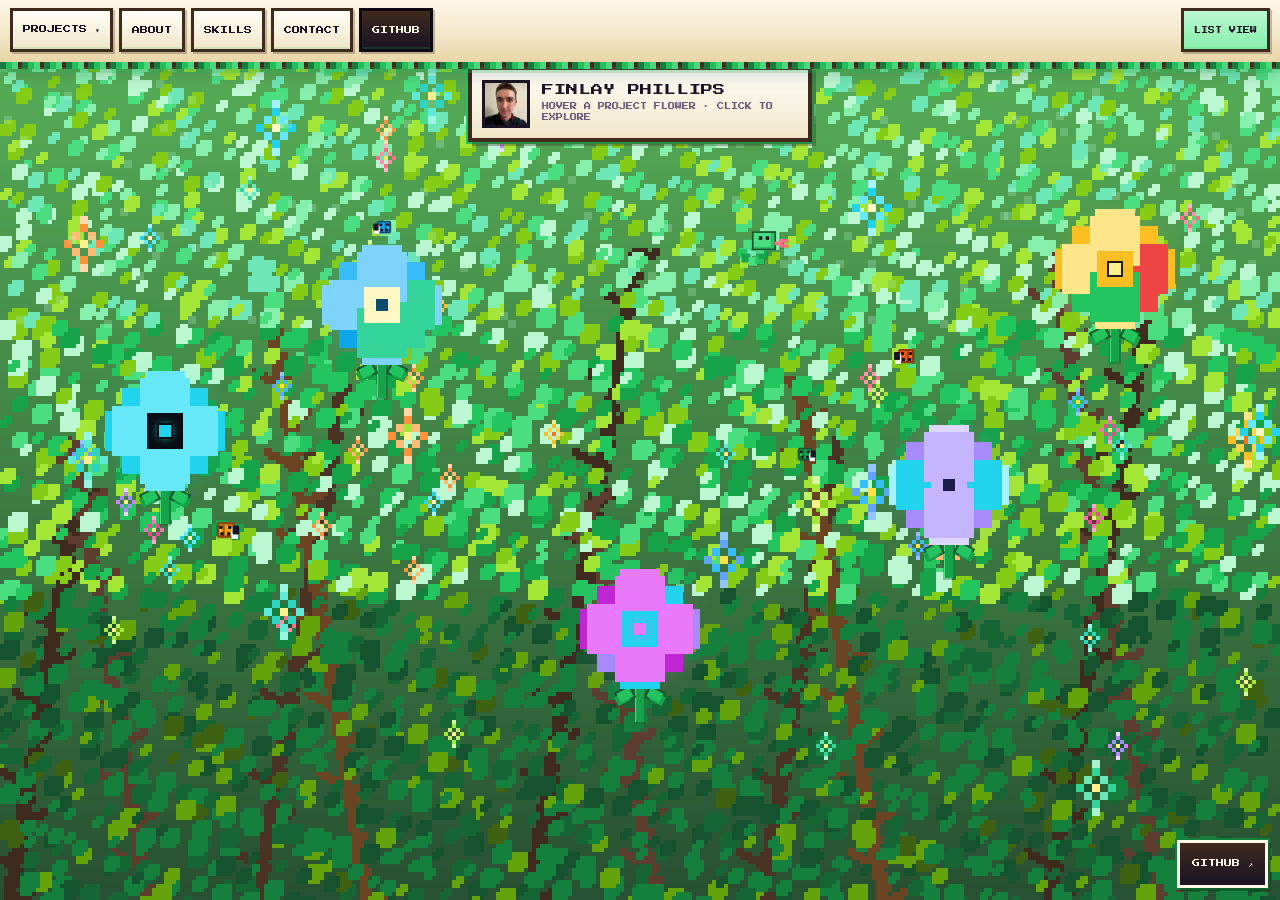
==== index.html @ e106a154 "About: trim the understand-it-myself aside." ====
<!DOCTYPE html>
<html lang="en" data-build="garden-v4">
  <head>
    <meta charset="UTF-8" />
    <meta name="viewport" content="width=device-width, initial-scale=1" />
    <meta
      name="description"
      content="Finlay Phillips — UCL EEE. Pixel garden portfolio: TickForge, VectorBot, Polymarket shadow stack, Macro Bias, Identity. Hover a project flower to explore."
    />
    <meta name="theme-color" content="#14532d" />
    <meta property="og:title" content="Finlay Phillips · Pixel Garden" />
    <meta
      property="og:description"
      content="Interactive pixel-art portfolio. Click a project flower to explore demos."
    />
    <meta property="og:type" content="website" />
    <title>Finlay Phillips · Pixel Garden</title>
    <link rel="icon" href="./favicon.svg" type="image/svg+xml" />
    <link rel="stylesheet" href="./styles.css?v=no-nav-brand-1" />
    <link rel="preconnect" href="https://fonts.googleapis.com" />
    <link rel="preconnect" href="https://fonts.gstatic.com" crossorigin />
    <link
      href="https://fonts.googleapis.com/css2?family=Press+Start+2P&display=swap"
      rel="stylesheet"
    />
  </head>
  <body>
    <!-- Skip link -->
    <a class="skip-link" href="#projects">Skip to projects</a>

    <div class="world" id="world">
      <div class="sky-peek" aria-hidden="true"></div>
      <div class="parallax-layer" id="parallax" aria-hidden="true"></div>
      <canvas id="bush" class="bush-canvas" aria-hidden="true"></canvas>
      <div id="critters" class="critters" aria-hidden="true"></div>
      <div id="petals" class="petals" aria-hidden="true"></div>
      <div id="click-flash" class="click-flash" aria-hidden="true"></div>

      <!-- Top mini-nav (wood/leaf pixel bar) -->
      <nav class="mini-nav" aria-label="Site">
        <button
          type="button"
          class="nav-burger"
          id="navBurger"
          aria-expanded="false"
          aria-controls="navLinks"
          aria-label="Open menu"
        >
          <span></span><span></span><span></span>
        </button>
        <div class="nav-links" id="navLinks">
          <div class="nav-drop">
            <button type="button" class="nav-btn" id="btnProjects" aria-expanded="false" aria-controls="projectsMenu">
              PROJECTS ▾
            </button>
            <ul class="nav-menu" id="projectsMenu" hidden>
              <li><button type="button" data-open="tickforge">TickForge</button></li>
              <li><button type="button" data-open="polymarket">Polymarket</button></li>
              <li><button type="button" data-open="macro">Macro Bias</button></li>
              <li><button type="button" data-open="identity">Identity</button></li>
              <li><button type="button" data-open="vectorbot">VectorBot</button></li>
            </ul>
          </div>
          <button type="button" class="nav-btn" id="btnAbout" data-modal="about">ABOUT</button>
          <button type="button" class="nav-btn" id="btnSkills" data-modal="skills">SKILLS</button>
          <button type="button" class="nav-btn" id="btnContact" data-modal="contact">CONTACT</button>
          <a
            class="nav-btn nav-ext"
            href="https://github.com/FiNdAlMkSkInDaL"
            target="_blank"
            rel="noopener noreferrer"
            >GITHUB</a
          >
          <button
            type="button"
            class="nav-btn view-toggle"
            id="viewToggle"
            aria-pressed="false"
            title="Switch between garden and list"
          >
            LIST VIEW
          </button>
        </div>
      </nav>

      <!-- Dim layer when modals / shell open -->
      <div class="world-dim" id="worldDim" aria-hidden="true"></div>

      <!-- Center banner (also opens About) -->
      <header class="hud">
        <button type="button" class="hud-hit" id="btnAboutHud" aria-label="Open About — Finlay Phillips">
          <img
            class="avatar"
            src="./assets/photo.jpg"
            alt="Finlay Phillips"
            width="48"
            height="48"
          />
          <div class="hud-text">
            <p class="name">FINLAY PHILLIPS</p>
            <p class="tip">HOVER A PROJECT FLOWER · CLICK TO EXPLORE</p>
          </div>
        </button>
      </header>

      <!-- Project flowers (garden view) -->
      <nav class="boss-flowers" id="projects" aria-label="Project flowers">
        <a
          class="boss b-tick theme-tickforge"
          href="https://findalmkskindal.github.io/tickforge/explorer/"
          data-id="tickforge"
          data-title="TICKFORGE"
          data-desc="Live order book and market-making explorer"
          data-tags="C++ · TypeScript · quant eng"
          style="--bob-delay: 0s"
        >
          <span class="name-tag" aria-hidden="true">
            <strong>TICKFORGE</strong>
            <em>Live order book and market-making explorer</em>
            <span class="tags">C++ · TypeScript · quant eng</span>
          </span>
          <span class="plant" aria-hidden="true">
            <span class="stem"></span>
            <span class="leaf leaf-l"></span>
            <span class="leaf leaf-r"></span>
            <span class="boss-bloom shape-terminal"></span>
          </span>
          <span class="sr-only">TickForge — open project</span>
        </a>

        <a
          class="boss b-poly theme-poly"
          href="./demos/polymarket.html?v=sim"
          data-id="polymarket"
          data-title="POLYMARKET"
          data-desc="Paper-trade strategies on recorded market data"
          data-tags="Python · data plane · risk"
          style="--bob-delay: 0.4s"
        >
          <span class="name-tag" aria-hidden="true">
            <strong>POLYMARKET</strong>
            <em>Paper-trade strategies on recorded market data</em>
            <span class="tags">Python · data plane · risk</span>
          </span>
          <span class="plant" aria-hidden="true">
            <span class="stem"></span>
            <span class="leaf leaf-l"></span>
            <span class="leaf leaf-r"></span>
            <span class="boss-bloom shape-daisy"></span>
          </span>
          <span class="sr-only">Polymarket — open project</span>
        </a>

        <a
          class="boss b-macro theme-macro"
          href="./demos/macro-bias.html?v=recruiter"
          data-id="macro"
          data-title="MACRO BIAS"
          data-desc="Score the next session from similar past days"
          data-tags="Python · quant research"
          style="--bob-delay: 0.8s"
        >
          <span class="name-tag" aria-hidden="true">
            <strong>MACRO BIAS</strong>
            <em>Score the next session from similar past days</em>
            <span class="tags">Python · quant research</span>
          </span>
          <span class="plant" aria-hidden="true">
            <span class="stem"></span>
            <span class="leaf leaf-l"></span>
            <span class="leaf leaf-r"></span>
            <span class="boss-bloom shape-star"></span>
          </span>
          <span class="sr-only">Macro Bias — open project</span>
        </a>

        <a
          class="boss b-identity theme-identity"
          href="./demos/identity.html?v=compare"
          data-id="identity"
          data-title="IDENTITY"
          data-desc="Share only the facts that matter for a task"
          data-tags="privacy · agents · gating"
          style="--bob-delay: 1.1s"
        >
          <span class="name-tag" aria-hidden="true">
            <strong>IDENTITY</strong>
            <em>Share only the facts that matter for a task</em>
            <span class="tags">privacy · agents · gating</span>
          </span>
          <span class="plant" aria-hidden="true">
            <span class="stem"></span>
            <span class="leaf leaf-l"></span>
            <span class="leaf leaf-r"></span>
            <span class="boss-bloom shape-rose"></span>
          </span>
          <span class="sr-only">Identity — open project</span>
        </a>

        <a
          class="boss b-vector theme-vectorbot"
          href="./demos/vectorbot.html?v=freetext3"
          data-id="vectorbot"
          data-title="VECTORBOT"
          data-desc="Turn plain-English commands into bot actions"
          data-tags="ML · vectors · offline demo"
          style="--bob-delay: 1.5s"
        >
          <span class="name-tag" aria-hidden="true">
            <strong>VECTORBOT</strong>
            <em>Turn plain-English commands into bot actions</em>
            <span class="tags">ML · vectors · offline demo</span>
          </span>
          <span class="plant" aria-hidden="true">
            <span class="stem"></span>
            <span class="leaf leaf-l"></span>
            <span class="leaf leaf-r"></span>
            <span class="boss-bloom shape-neon"></span>
          </span>
          <span class="sr-only">VectorBot — open project</span>
        </a>
      </nav>

      <!-- Mobile / optional list view -->
      <section class="list-view" id="listView" hidden aria-label="Projects as a list">
        <h2 class="list-heading">PROJECTS</h2>
        <ul class="project-list">
          <li>
            <button type="button" class="list-card theme-tickforge" data-open="tickforge">
              <span class="list-flower" aria-hidden="true">
                <span class="list-stem"></span>
                <span class="list-bloom shape-terminal"></span>
              </span>
              <span class="list-body">
                <strong>TICKFORGE</strong>
                <em>Live order book and market-making explorer</em>
                <span class="tags">C++ · TypeScript · quant eng</span>
              </span>
            </button>
          </li>
          <li>
            <button type="button" class="list-card theme-poly" data-open="polymarket">
              <span class="list-flower" aria-hidden="true">
                <span class="list-stem"></span>
                <span class="list-bloom shape-daisy"></span>
              </span>
              <span class="list-body">
                <strong>POLYMARKET</strong>
                <em>Paper-trade strategies on recorded market data</em>
                <span class="tags">Python · data plane · risk</span>
              </span>
            </button>
          </li>
          <li>
            <button type="button" class="list-card theme-macro" data-open="macro">
              <span class="list-flower" aria-hidden="true">
                <span class="list-stem"></span>
                <span class="list-bloom shape-star"></span>
              </span>
              <span class="list-body">
                <strong>MACRO BIAS</strong>
                <em>Score the next session from similar past days</em>
                <span class="tags">Python · quant research</span>
              </span>
            </button>
          </li>
          <li>
            <button type="button" class="list-card theme-identity" data-open="identity">
              <span class="list-flower" aria-hidden="true">
                <span class="list-stem"></span>
                <span class="list-bloom shape-rose"></span>
              </span>
              <span class="list-body">
                <strong>IDENTITY</strong>
                <em>Share only the facts that matter for a task</em>
                <span class="tags">privacy · agents · gating</span>
              </span>
            </button>
          </li>
          <li>
            <button type="button" class="list-card theme-vectorbot" data-open="vectorbot">
              <span class="list-flower" aria-hidden="true">
                <span class="list-stem"></span>
                <span class="list-bloom shape-neon"></span>
              </span>
              <span class="list-body">
                <strong>VECTORBOT</strong>
                <em>Turn plain-English commands into bot actions</em>
                <span class="tags">ML · vectors · offline demo</span>
              </span>
            </button>
          </li>
        </ul>
      </section>

      <footer class="hud-foot">
        <a
          href="https://github.com/FiNdAlMkSkInDaL"
          target="_blank"
          rel="noopener noreferrer"
          >GITHUB ↗</a
        >
      </footer>

      <!-- SEO / no-JS fallback -->
      <noscript>
        <div class="noscript">
          <h1>Finlay Phillips</h1>
          <p>UCL Electronic &amp; Electrical Engineering. Project demos:</p>
          <ul>
            <li><a href="https://findalmkskindal.github.io/tickforge/explorer/">TickForge</a></li>
            <li><a href="./demos/polymarket.html">Polymarket</a></li>
            <li><a href="./demos/macro-bias.html">Macro Bias</a></li>
            <li><a href="./demos/identity.html">Identity</a></li>
            <li><a href="./demos/vectorbot.html">VectorBot</a></li>
          </ul>
        </div>
      </noscript>
    </div>

    <!-- About modal -->
    <div class="modal" id="modalAbout" role="dialog" aria-modal="true" aria-labelledby="aboutTitle" hidden>
      <div class="modal-backdrop" data-close></div>
      <div class="modal-panel pixel-panel about-panel">
        <button type="button" class="modal-x" data-close aria-label="Close">×</button>
        <h2 id="aboutTitle">ABOUT</h2>
        <div class="about-grid">
          <img src="./assets/photo.jpg" alt="Finlay Phillips" class="about-photo" width="160" height="160" />
          <div class="about-copy">
            <p class="about-lead">Finlay Phillips</p>
            <p>
              UCL Electronic &amp; Electrical Engineering student. I build software
              around markets, data, and AI systems.
            </p>
            <p>
              On the data side that means live pipelines, Parquet lakes, walk-forward
              checks, and small tools that turn messy market feeds into something
              you can measure. On the AI side: local context for agents, latent
              routing demos, and eval-minded experiments rather than chat wrappers.
            </p>
            <p>
              Also still an undergrad. Open to feedback.
            </p>
          </div>
        </div>
      </div>
    </div>

    <!-- Skills modal -->
    <div class="modal" id="modalSkills" role="dialog" aria-modal="true" aria-labelledby="skillsTitle" hidden>
      <div class="modal-backdrop" data-close></div>
      <div class="modal-panel pixel-panel skills-panel">
        <button type="button" class="modal-x" data-close aria-label="Close">×</button>
        <h2 id="skillsTitle">SKILLS</h2>
        <div class="skills-body">
          <p class="skills-label">Languages</p>
          <div class="skill-cloud" aria-label="Languages">
            <span class="skill">C++</span>
            <span class="skill">Python</span>
            <span class="skill">TypeScript</span>
            <span class="skill">Rust</span>
            <span class="skill">MATLAB</span>
          </div>

          <p class="skills-label">What I build with them</p>
          <ul class="skills-list">
            <li>Order books, matching, and small market-making sims (C++)</li>
            <li>Live data pipelines, shadow tests, VPS jobs (Python)</li>
            <li>Web apps with real auth / DB / crons (TypeScript)</li>
            <li>Local tools and experiments (Rust, when it fits)</li>
            <li>Coursework + maths modelling (MATLAB)</li>
          </ul>

          <p class="skills-soft">
            UCL EEE undergrad. Still learning. Happy to be told when I’m wrong.
          </p>
        </div>
      </div>
    </div>

    <!-- Contact modal -->
    <div class="modal" id="modalContact" role="dialog" aria-modal="true" aria-labelledby="contactTitle" hidden>
      <div class="modal-backdrop" data-close></div>
      <div class="modal-panel pixel-panel">
        <button type="button" class="modal-x" data-close aria-label="Close">×</button>
        <h2 id="contactTitle">CONTACT</h2>
        <p class="contact-blurb">Best ways to reach me:</p>
        <ul class="contact-list">
          <li>
            <a
              href="https://www.linkedin.com/in/finlay-phillips-a75741287/"
              target="_blank"
              rel="noopener noreferrer"
              >LinkedIn · Finlay Phillips</a
            >
          </li>
          <li>
            <a href="mailto:finlayp32@gmail.com">Email · finlayp32@gmail.com</a>
          </li>
        </ul>
      </div>
    </div>

    <!-- Project iframe shell -->
    <div class="project-shell" id="projectShell" hidden>
      <div class="shell-bar">
        <button type="button" class="back-garden" id="btnBackGarden">
          ← BACK TO GARDEN
        </button>
        <span class="shell-title" id="shellTitle">PROJECT</span>
        <a class="shell-open" id="shellOpen" href="#" target="_blank" rel="noopener noreferrer"
          >OPEN ↗</a
        >
      </div>
      <iframe class="shell-frame" id="shellFrame" title="Project demo"></iframe>
    </div>

    <!-- Shown when any project (including TickForge) is opened from the garden -->
    <div
      class="intro-modal"
      id="projectIntroModal"
      hidden
      role="dialog"
      aria-modal="true"
      aria-labelledby="projectIntroTitle"
    >
      <div class="intro-modal__backdrop" aria-hidden="true"></div>
      <div class="intro-modal__card">
        <h2 class="intro-modal__title" id="projectIntroTitle">PROJECT</h2>
        <p class="intro-modal__body" id="projectIntroBody"></p>
        <p class="intro-modal__hint">Click or press any key to continue</p>
      </div>
    </div>

    <link rel="stylesheet" href="./demos/intro-modal.css?v=2" />
    <script src="./garden.js?v=garden-v9-routes"></script>
  </body>
</html>
---- styles.css ----
/* Pixel garden portfolio — garden-v4 */

:root {
  --ink: #1a1424;
  --cream: #fff8e7;
  --wood: #5c3d2e;
  --wood-deep: #3f2a1e;
  --leaf: #22c55e;
  --leaf-deep: #15803d;
  --moss: #dcfce7;
  --p: #ff6b8a;
  --p2: #ffb3c6;
  --p3: #ff8fab;
  --c: #ffe566;
  --g: rgba(255, 143, 171, 0.85);
  --tag-bg: #fff8e7;
  --tag-fg: #1a1424;
  --tag-bd: #1a1424;
  --nav-h: 52px;
  --pixel-cursor: url("data:image/svg+xml,%3Csvg xmlns='http://www.w3.org/2000/svg' width='32' height='32' viewBox='0 0 16 16'%3E%3Cpath fill='%23fff8e7' stroke='%231a1424' stroke-width='1' d='M5 2h2v5h1V3h2v5h1V4h2v8H4V6h1z'/%3E%3C/svg%3E")
    4 2,
    pointer;
  --focus-ring: 3px solid #22d3ee;
}

*,
*::before,
*::after {
  box-sizing: border-box;
}

html,
body {
  margin: 0;
  height: 100%;
  overflow: hidden;
}

body {
  font-family: "Press Start 2P", monospace;
  color: var(--ink);
  background: #14532d;
  cursor: default;
}

body.modal-open,
body.shell-open {
  overflow: hidden;
}

/* Dim garden when overlay UI is up */
.world-dim {
  position: absolute;
  inset: 0;
  z-index: 28;
  pointer-events: none;
  background: rgba(8, 18, 12, 0.42);
  opacity: 0;
  transition: opacity 0.22s ease;
}

body.modal-open .world-dim,
body.shell-open .world-dim {
  opacity: 1;
}

body.shell-open .world-dim {
  /* shell covers full screen; dim still helps transition feel */
  opacity: 0.55;
}

.sr-only {
  position: absolute;
  width: 1px;
  height: 1px;
  padding: 0;
  margin: -1px;
  overflow: hidden;
  clip: rect(0, 0, 0, 0);
  white-space: nowrap;
  border: 0;
}

.skip-link {
  position: absolute;
  left: 8px;
  top: -60px;
  z-index: 200;
  background: var(--cream);
  color: var(--ink);
  border: 3px solid var(--ink);
  padding: 10px 12px;
  font-size: 9px;
  text-decoration: none;
}
.skip-link:focus {
  top: 8px;
}

.world {
  position: relative;
  width: 100%;
  height: 100%;
  overflow: hidden;
}

.sky-peek {
  position: absolute;
  inset: 0;
  z-index: 0;
  background: linear-gradient(
    180deg,
    #87ceeb 0%,
    #b8e0a8 35%,
    #6ab87a 70%,
    #2d6a4f 100%
  );
}

.parallax-layer {
  position: absolute;
  inset: -28px;
  z-index: 1;
  pointer-events: none;
  background:
    radial-gradient(
      ellipse 55% 42% at 50% 0%,
      rgba(255, 255, 255, 0.16),
      transparent 62%
    ),
    radial-gradient(
      ellipse 40% 30% at 18% 70%,
      rgba(34, 197, 94, 0.08),
      transparent 55%
    );
  will-change: transform;
}

.bush-canvas {
  position: absolute;
  inset: 0;
  z-index: 2;
  width: 100%;
  height: 100%;
  image-rendering: pixelated;
  image-rendering: crisp-edges;
}

/* —— Critters —— */
.critters {
  position: absolute;
  inset: 0;
  z-index: 8;
  pointer-events: none;
  overflow: hidden;
}

.critter {
  position: absolute;
  pointer-events: none;
  image-rendering: pixelated;
  filter: drop-shadow(1px 1px 0 rgba(0, 0, 0, 0.18));
  transform: scale(var(--s, 1));
  transform-origin: center center;
}

.critter.flip {
  transform: scale(calc(var(--s, 1) * -1), var(--s, 1));
}

.snake {
  width: 72px;
  height: 48px;
}

.snake-body {
  position: absolute;
  right: 28px;
  top: 18px;
  width: 10px;
  height: 10px;
  background: #4ade80;
  box-shadow:
    8px 2px 0 #22c55e,
    14px 6px 0 #4ade80,
    18px 12px 0 #16a34a,
    14px 18px 0 #22c55e,
    6px 20px 0 #4ade80,
    -2px 16px 0 #16a34a,
    -6px 10px 0 #22c55e;
}

.snake-head {
  position: absolute;
  right: 0;
  top: 8px;
  width: 28px;
  height: 22px;
  background: #4ade80;
  border: 2px solid #14532d;
  box-shadow:
    inset -4px -2px 0 #22c55e,
    4px 0 0 #86efac;
  animation: snake-bob 1.2s steps(2, end) infinite;
}

.snake-head .eye {
  position: absolute;
  top: 4px;
  width: 4px;
  height: 4px;
  background: #1a1424;
}
.snake-head .e1 {
  left: 6px;
}
.snake-head .e2 {
  left: 14px;
}

.snake-head .tongue {
  position: absolute;
  right: -10px;
  top: 10px;
  width: 10px;
  height: 4px;
  background: #fb7185;
  box-shadow:
    6px -3px 0 #fb7185,
    6px 3px 0 #fb7185;
  animation: tongue 0.5s steps(2, end) infinite;
  transform-origin: left center;
}

.ladybird {
  --lb: #ef4444;
  --lb2: #dc2626;
  --lb-edge: #7f1d1d;
  width: 24px;
  height: 18px;
  animation: bug-wiggle 1.4s steps(2, end) infinite;
}

.ladybird .lb-shell {
  position: absolute;
  left: 5px;
  top: 2px;
  width: 16px;
  height: 14px;
  background: var(--lb);
  border: 2px solid var(--lb-edge);
  border-radius: 2px;
  box-shadow:
    inset 0 -3px 0 var(--lb2),
    inset 7px 0 0 var(--lb2);
}

.ladybird .lb-line {
  position: absolute;
  left: 14px;
  top: 4px;
  width: 2px;
  height: 10px;
  background: var(--lb-edge);
  z-index: 1;
  opacity: 0.85;
}

.ladybird .lb-head {
  position: absolute;
  left: 1px;
  top: 5px;
  width: 6px;
  height: 8px;
  background: #1a1424;
  border-radius: 1px;
  box-shadow:
    1px 1px 0 0 #fafafa,
    1px 4px 0 0 #fafafa;
}

.ladybird .lb-spot {
  position: absolute;
  width: 3px;
  height: 3px;
  background: #1a1424;
  z-index: 2;
}
.ladybird .lb-spot.s1 {
  left: 8px;
  top: 5px;
}
.ladybird .lb-spot.s2 {
  left: 16px;
  top: 5px;
}
.ladybird .lb-spot.s3 {
  left: 9px;
  top: 11px;
}
.ladybird .lb-spot.s4 {
  left: 15px;
  top: 11px;
}

@keyframes snake-bob {
  0%,
  100% {
    transform: translateY(0);
  }
  50% {
    transform: translateY(2px);
  }
}
@keyframes tongue {
  0%,
  100% {
    transform: scaleX(1);
  }
  50% {
    transform: scaleX(1.35);
  }
}
@keyframes bug-wiggle {
  0%,
  100% {
    transform: scale(var(--s, 1)) translate(0, 0);
  }
  50% {
    transform: scale(var(--s, 1)) translate(1px, -1px);
  }
}
.ladybird.flip {
  animation-name: bug-wiggle-flip;
}
@keyframes bug-wiggle-flip {
  0%,
  100% {
    transform: scale(calc(var(--s, 1) * -1), var(--s, 1)) translate(0, 0);
  }
  50% {
    transform: scale(calc(var(--s, 1) * -1), var(--s, 1)) translate(1px, -1px);
  }
}

/* Petals + click flash */
.petals {
  position: fixed;
  inset: 0;
  z-index: 40;
  pointer-events: none;
  overflow: hidden;
}

.petal {
  position: fixed;
  width: 6px;
  height: 6px;
  border: 1px solid rgba(0, 0, 0, 0.25);
  image-rendering: pixelated;
  animation: petal-fly 0.65s ease-out forwards;
  pointer-events: none;
}

@keyframes petal-fly {
  0% {
    opacity: 1;
    transform: translate(0, 0) scale(1);
  }
  100% {
    opacity: 0;
    transform: translate(var(--dx), var(--dy)) scale(0.4);
  }
}

.click-flash {
  position: fixed;
  inset: 0;
  z-index: 45;
  pointer-events: none;
  background: radial-gradient(
    circle at center,
    rgba(255, 248, 231, 0.55),
    transparent 55%
  );
  opacity: 0;
}

.click-flash.show {
  animation: flash-pop 0.28s ease-out;
}

@keyframes flash-pop {
  0% {
    opacity: 0.7;
  }
  100% {
    opacity: 0;
  }
}

/* —— Mini nav (wood + leaf pixel bar) —— */
.mini-nav {
  position: absolute;
  top: 0;
  left: 0;
  right: 0;
  z-index: 35;
  display: flex;
  align-items: center;
  gap: 8px;
  padding: 8px 10px 10px;
  min-height: var(--nav-h);
  flex-wrap: wrap;
  background:
    linear-gradient(180deg, #fff8e7 0%, #f3e7c9 55%, #e8d5a8 100%);
  border-bottom: 5px solid var(--wood-deep);
  box-shadow:
    0 0 0 2px var(--wood),
    0 6px 0 rgba(34, 197, 94, 0.22),
    0 8px 16px rgba(26, 20, 36, 0.18);
  image-rendering: pixelated;
}

/* Leaf fringe along bottom of nav */
.mini-nav::after {
  content: "";
  position: absolute;
  left: 0;
  right: 0;
  bottom: -7px;
  height: 7px;
  pointer-events: none;
  background:
    repeating-linear-gradient(
      90deg,
      var(--leaf-deep) 0 6px,
      var(--leaf) 6px 12px,
      #4ade80 12px 18px,
      transparent 18px 22px
    );
  opacity: 0.95;
}

.nav-brand {
  display: inline-flex;
  align-items: center;
  gap: 8px;
  background: var(--moss);
  border: 3px solid var(--wood-deep);
  box-shadow: 2px 2px 0 rgba(63, 42, 30, 0.35);
  font: inherit;
  font-size: 9px;
  color: var(--ink);
  cursor: var(--pixel-cursor);
  padding: 4px 8px;
  min-height: 44px;
}

.nav-brand:hover,
.nav-brand:focus-visible {
  background: #bbf7d0;
  outline: var(--focus-ring);
  outline-offset: 1px;
}

.nav-avatar {
  width: 28px;
  height: 28px;
  object-fit: cover;
  border: 2px solid var(--wood-deep);
  image-rendering: auto;
}

.nav-burger {
  display: none;
  flex-direction: column;
  justify-content: center;
  gap: 5px;
  width: 48px;
  height: 48px;
  margin-left: auto;
  padding: 10px;
  border: 3px solid var(--wood-deep);
  background: var(--cream);
  box-shadow: 2px 2px 0 rgba(63, 42, 30, 0.3);
  cursor: var(--pixel-cursor);
}

.nav-burger span {
  display: block;
  height: 3px;
  background: var(--wood-deep);
  box-shadow: 0 1px 0 #86efac;
}

.nav-burger:hover,
.nav-burger:focus-visible {
  background: var(--moss);
  outline: var(--focus-ring);
}

.nav-links {
  display: flex;
  align-items: center;
  gap: 6px;
  flex-wrap: wrap;
  flex: 1;
  min-width: 0;
}

.nav-btn {
  font: inherit;
  font-size: 8px;
  color: var(--ink);
  background: linear-gradient(180deg, #fffef8, #f0e6c8);
  border: 3px solid var(--wood-deep);
  padding: 8px 10px;
  min-height: 44px;
  min-width: 44px;
  cursor: var(--pixel-cursor);
  text-decoration: none;
  display: inline-flex;
  align-items: center;
  justify-content: center;
  box-shadow:
    2px 2px 0 rgba(63, 42, 30, 0.28),
    inset 0 -2px 0 rgba(34, 197, 94, 0.15);
  transition: transform 0.1s steps(2), background 0.1s steps(2);
}

.nav-btn:hover,
.nav-btn:focus-visible {
  background: linear-gradient(180deg, #f0fdf4, #dcfce7);
  transform: translate(-1px, -1px);
  outline: var(--focus-ring);
  outline-offset: 1px;
}

.nav-ext {
  background: linear-gradient(180deg, #3f2a1e, #1a1424);
  color: var(--cream);
  border-color: #0f0a12;
}

.nav-ext:hover,
.nav-ext:focus-visible {
  background: linear-gradient(180deg, #5c4a7a, #3b2f55);
  color: #fff;
}

.nav-drop {
  position: relative;
}

.nav-menu {
  position: absolute;
  top: calc(100% + 6px);
  left: 0;
  margin: 0;
  padding: 6px;
  list-style: none;
  background: linear-gradient(180deg, #fff8e7, #f0e6c8);
  border: 4px solid var(--wood-deep);
  box-shadow:
    4px 4px 0 rgba(63, 42, 30, 0.3),
    0 0 0 2px var(--leaf);
  z-index: 50;
  min-width: 168px;
}

.nav-menu button {
  width: 100%;
  text-align: left;
  font: inherit;
  font-size: 8px;
  padding: 10px 12px;
  min-height: 44px;
  border: 2px solid transparent;
  background: transparent;
  cursor: var(--pixel-cursor);
  color: var(--ink);
}

.nav-menu button:hover,
.nav-menu button:focus-visible {
  background: var(--moss);
  border-color: var(--leaf-deep);
  outline: none;
}

.view-toggle {
  margin-left: auto;
  background: linear-gradient(180deg, #bbf7d0, #86efac);
  font-size: 7px;
}

/* —— HUD banner —— */
.hud {
  position: absolute;
  top: calc(var(--nav-h) + 14px);
  left: 50%;
  transform: translateX(-50%);
  z-index: 30;
  max-width: calc(100% - 24px);
}

.hud-hit {
  display: flex;
  align-items: center;
  gap: 12px;
  padding: 10px 14px 10px 10px;
  background: linear-gradient(180deg, #fffef8, #f0e6c8);
  border: 4px solid var(--wood-deep);
  box-shadow:
    4px 4px 0 rgba(63, 42, 30, 0.35),
    0 0 0 2px var(--leaf);
  cursor: var(--pixel-cursor);
  font: inherit;
  color: inherit;
  text-align: left;
  min-height: 56px;
  transition: transform 0.12s steps(2), box-shadow 0.12s steps(2);
}

.hud-hit:hover,
.hud-hit:focus-visible {
  transform: translate(-1px, -1px);
  box-shadow:
    6px 6px 0 rgba(63, 42, 30, 0.35),
    0 0 0 2px var(--leaf);
  outline: var(--focus-ring);
  outline-offset: 2px;
}

.avatar {
  width: 48px;
  height: 48px;
  object-fit: cover;
  border: 3px solid var(--ink);
  image-rendering: auto;
  display: block;
  background: #ffcce0;
  flex-shrink: 0;
}

.hud-text .name {
  margin: 0 0 6px;
  font-size: 12px;
  color: var(--ink);
  letter-spacing: 0.02em;
}

.hud-text .tip {
  margin: 0;
  font-size: 7px;
  line-height: 1.55;
  color: #6b5b7a;
  max-width: 36ch;
}

.hud-foot {
  position: absolute;
  bottom: 12px;
  right: 12px;
  z-index: 30;
}

.hud-foot a {
  font-size: 8px;
  color: var(--cream);
  text-decoration: none;
  background: linear-gradient(180deg, #3f2a1e, #1a1424);
  padding: 10px 12px;
  min-height: 48px;
  display: inline-flex;
  align-items: center;
  border: 3px solid #fff8e7;
  box-shadow:
    3px 3px 0 rgba(0, 0, 0, 0.25),
    0 0 0 2px var(--leaf-deep);
  cursor: var(--pixel-cursor);
}

.hud-foot a:hover,
.hud-foot a:focus-visible {
  background: #5c4a7a;
  outline: var(--focus-ring);
}

/* —— Project flowers (plant = stem + leaves + bloom) —— */
.boss-flowers {
  position: absolute;
  inset: 0;
  z-index: 12;
  pointer-events: none;
  padding-top: var(--nav-h);
}

body.list-mode .boss-flowers {
  visibility: hidden;
  pointer-events: none;
}

body.list-mode .hud {
  opacity: 0.35;
  pointer-events: none;
}

.boss {
  position: absolute;
  width: 150px;
  height: 170px;
  pointer-events: auto;
  text-decoration: none;
  display: block;
  outline: none;
  cursor: var(--pixel-cursor);
  animation: flower-bob 3.4s ease-in-out infinite;
  animation-delay: var(--bob-delay, 0s);
  /* avoid will-change on all 5 forever — only on hover for perf */
}

.boss:hover,
.boss:focus-visible {
  will-change: transform;
  z-index: 5;
}

@keyframes flower-bob {
  0%,
  100% {
    transform: translateY(0) rotate(-2deg);
  }
  50% {
    transform: translateY(-7px) rotate(2deg);
  }
}

.plant {
  position: absolute;
  inset: 0;
  pointer-events: none;
}

/* Pixel stem */
.stem {
  position: absolute;
  left: 50%;
  bottom: 6px;
  width: 8px;
  height: 52px;
  margin-left: -4px;
  background: #16a34a;
  box-shadow:
    2px 0 0 #15803d,
    -1px 0 0 #4ade80,
    0 0 0 2px rgba(20, 83, 45, 0.35);
  z-index: 1;
  image-rendering: pixelated;
}

/* Side leaves on stem */
.leaf {
  position: absolute;
  bottom: 28px;
  width: 14px;
  height: 10px;
  background: #22c55e;
  z-index: 1;
  box-shadow: 0 0 0 2px #14532d;
  image-rendering: pixelated;
}
.leaf-l {
  left: calc(50% - 22px);
  transform: rotate(-28deg);
  box-shadow:
    -4px 2px 0 #16a34a,
    0 0 0 2px #14532d;
}
.leaf-r {
  left: calc(50% + 8px);
  transform: rotate(28deg);
  box-shadow:
    4px 2px 0 #16a34a,
    0 0 0 2px #14532d;
}

.boss.is-pop .boss-bloom {
  animation: bloom-pop 0.18s steps(2) forwards;
}

@keyframes bloom-pop {
  0% {
    transform: translate(-50%, -50%) scale(1.12);
  }
  50% {
    transform: translate(-50%, -50%) scale(1.32);
  }
  100% {
    transform: translate(-50%, -50%) scale(1.08);
  }
}

/* Themes */
.boss.theme-tickforge {
  --p: #22d3ee;
  --p2: #67e8f9;
  --p3: #0891b2;
  --c: #0a0e14;
  --g: rgba(34, 211, 238, 0.85);
  --tag-bg: #0a0e14;
  --tag-fg: #22d3ee;
  --tag-bd: #22d3ee;
}
.boss.theme-vectorbot {
  --p: #c026d3;
  --p2: #e879f9;
  --p3: #a78bfa;
  --c: #22d3ee;
  --g: rgba(232, 121, 249, 0.9);
  --tag-bg: #1e1b4b;
  --tag-fg: #e879f9;
  --tag-bd: #22d3ee;
}
.boss.theme-macro {
  --p: #fbbf24;
  --p2: #fde68a;
  --p3: #22c55e;
  --c: #dc2626;
  --g: rgba(251, 191, 36, 0.9);
  --tag-bg: #1c1917;
  --tag-fg: #fbbf24;
  --tag-bd: #22c55e;
}
.boss.theme-poly {
  --p: #38bdf8;
  --p2: #7dd3fc;
  --p3: #34d399;
  --c: #0c4a6e;
  --g: rgba(56, 189, 248, 0.85);
  --tag-bg: #0c1220;
  --tag-fg: #7dd3fc;
  --tag-bd: #38bdf8;
}
.boss.theme-identity {
  --p: #a78bfa;
  --p2: #c4b5fd;
  --p3: #22d3ee;
  --c: #1e1b4b;
  --g: rgba(167, 139, 250, 0.9);
  --tag-bg: #101018;
  --tag-fg: #c4b5fd;
  --tag-bd: #a78bfa;
}

/* Spaced so blooms clear branches / each other */
.b-tick {
  left: 7%;
  top: 40%;
}
.b-vector {
  left: 50%;
  top: 62%;
  margin-left: -75px;
  z-index: 2;
}
.b-macro {
  right: 7%;
  left: auto;
  top: 22%;
}
.b-poly {
  left: 24%;
  top: 26%;
}
.b-identity {
  right: 20%;
  left: auto;
  top: 46%;
}

/*
 * Shared bloom geometry (all five projects).
 * Theme colours only — same petal ring, same stem, same scale.
 */
.boss-bloom {
  position: absolute;
  top: 42%;
  left: 50%;
  width: 36px;
  height: 36px;
  transform: translate(-50%, -50%);
  transform-origin: center center;
  background: var(--c);
  z-index: 2;
  image-rendering: pixelated;
  transition: filter 0.1s steps(2);
  box-shadow:
    /* primary petals (N/S/E/W) */
    0 -28px 0 7px var(--p2),
    0 28px 0 7px var(--p2),
    -28px 0 0 7px var(--p2),
    28px 0 0 7px var(--p2),
    /* diagonal petals */
    -20px -20px 0 5px var(--p3),
    20px -20px 0 5px var(--p3),
    -20px 20px 0 5px var(--p3),
    20px 20px 0 5px var(--p3),
    /* outer tips */
    0 -40px 0 2px var(--p),
    0 40px 0 2px var(--p),
    -40px 0 0 2px var(--p),
    40px 0 0 2px var(--p),
    /* ink ring + glow */
    0 0 0 4px rgba(26, 20, 36, 0.7),
    0 0 36px 12px var(--g);
}

/* Subtle per-project accent only (same geometry) */
.boss-bloom.shape-terminal {
  background: #0a0e14;
  box-shadow:
    0 -28px 0 7px var(--p2),
    0 28px 0 7px var(--p2),
    -28px 0 0 7px var(--p2),
    28px 0 0 7px var(--p2),
    -20px -20px 0 5px var(--p),
    20px -20px 0 5px var(--p),
    -20px 20px 0 5px var(--p),
    20px 20px 0 5px var(--p),
    0 -40px 0 2px #67e8f9,
    0 40px 0 2px #67e8f9,
    -40px 0 0 2px #22d3ee,
    40px 0 0 2px #22d3ee,
    0 0 0 4px #0a0e14,
    0 0 0 7px #22d3ee,
    0 0 36px 12px var(--g);
}

.boss-bloom.shape-daisy {
  background: #fef9c3;
  box-shadow:
    0 -28px 0 7px var(--p2),
    0 28px 0 7px var(--p3),
    -28px 0 0 7px var(--p2),
    28px 0 0 7px var(--p3),
    -20px -20px 0 5px var(--p),
    20px -20px 0 5px var(--p),
    -20px 20px 0 5px #0ea5e9,
    20px 20px 0 5px #34d399,
    0 -40px 0 2px var(--p2),
    0 40px 0 2px var(--p2),
    -40px 0 0 2px var(--p2),
    40px 0 0 2px var(--p2),
    0 0 0 4px #0c4a6e,
    0 0 36px 12px var(--g);
}

.boss-bloom.shape-star {
  background: #fbbf24;
  box-shadow:
    0 -28px 0 7px var(--p2),
    0 28px 0 7px #22c55e,
    -28px 0 0 7px var(--p2),
    28px 0 0 7px #ef4444,
    -20px -20px 0 5px var(--p),
    20px -20px 0 5px var(--p),
    -20px 20px 0 5px #22c55e,
    20px 20px 0 5px #ef4444,
    0 -40px 0 2px #fde68a,
    0 40px 0 2px #fde68a,
    -40px 0 0 2px #fbbf24,
    40px 0 0 2px #fbbf24,
    0 0 0 4px #1c1917,
    0 0 0 7px #fbbf24,
    0 0 36px 12px var(--g);
}

.boss-bloom.shape-rose {
  background: #c4b5fd;
  box-shadow:
    0 -28px 0 7px var(--p2),
    0 28px 0 7px var(--p2),
    -28px 0 0 7px var(--p3),
    28px 0 0 7px var(--p3),
    -20px -20px 0 5px var(--p),
    20px -20px 0 5px var(--p),
    -20px 20px 0 5px var(--p),
    20px 20px 0 5px var(--p),
    0 -40px 0 2px #ddd6fe,
    0 40px 0 2px #ddd6fe,
    -40px 0 0 2px #a5f3fc,
    40px 0 0 2px #a5f3fc,
    0 0 0 4px #1e1b4b,
    0 0 36px 12px var(--g);
}

.boss-bloom.shape-neon {
  background: #22d3ee;
  box-shadow:
    0 -28px 0 7px var(--p2),
    0 28px 0 7px var(--p2),
    -28px 0 0 7px var(--p2),
    28px 0 0 7px var(--p2),
    -20px -20px 0 5px var(--p),
    20px -20px 0 5px #22d3ee,
    -20px 20px 0 5px #a78bfa,
    20px 20px 0 5px var(--p),
    0 -40px 0 2px #e879f9,
    0 40px 0 2px #22d3ee,
    -40px 0 0 2px #c026d3,
    40px 0 0 2px #a78bfa,
    0 0 0 4px #4c1d95,
    0 0 0 7px #22d3ee,
    0 0 36px 12px var(--g);
}

.boss-bloom::after {
  content: "";
  position: absolute;
  left: 50%;
  top: 50%;
  width: 12px;
  height: 12px;
  margin: -6px 0 0 -6px;
  background: var(--c);
  box-shadow: 0 0 0 2px #0f172a;
}

.boss-bloom.shape-terminal::after {
  background: #22d3ee;
  box-shadow: 0 0 0 2px #0a0e14, 0 0 8px #22d3ee;
}
.boss-bloom.shape-neon::after {
  background: #e879f9;
  box-shadow: 0 0 0 2px #22d3ee, 0 0 8px #e879f9;
}
.boss-bloom.shape-star::after {
  background: #fef08a;
  box-shadow: 0 0 0 2px #1c1917;
}
.boss-bloom.shape-daisy::after {
  background: #0c4a6e;
  box-shadow: 0 0 0 2px #fef9c3;
}
.boss-bloom.shape-rose::after {
  background: #1e1b4b;
  box-shadow: 0 0 0 2px #c4b5fd;
}

/* Rich tooltip */
.name-tag {
  position: absolute;
  top: -8px;
  left: 50%;
  transform: translateX(-50%) translateY(-100%);
  padding: 10px 12px;
  background: var(--tag-bg);
  border: 3px solid var(--tag-bd);
  box-shadow:
    4px 4px 0 rgba(63, 42, 30, 0.3),
    0 0 0 2px rgba(34, 197, 94, 0.35);
  color: var(--tag-fg);
  white-space: normal;
  width: max-content;
  max-width: min(220px, 70vw);
  opacity: 0;
  pointer-events: none;
  z-index: 6;
  transition: opacity 0.08s steps(1);
  text-align: left;
}

.name-tag strong {
  display: block;
  font-size: 9px;
  margin-bottom: 6px;
  letter-spacing: 0.04em;
}

.name-tag em {
  display: block;
  font-style: normal;
  font-size: 7px;
  line-height: 1.45;
  opacity: 0.9;
  margin-bottom: 6px;
}

.name-tag .tags {
  display: block;
  font-size: 6px;
  letter-spacing: 0.04em;
  opacity: 0.75;
  color: inherit;
  border-top: 2px solid currentColor;
  padding-top: 6px;
}

.boss:hover .boss-bloom,
.boss:focus-visible .boss-bloom {
  transform: translate(-50%, -50%) scale(1.16);
  filter: brightness(1.1) saturate(1.08);
}

.boss:hover .name-tag,
.boss:focus-visible .name-tag {
  opacity: 1;
}

.boss:focus-visible {
  outline: none;
}

.boss:focus-visible .boss-bloom {
  outline: 4px solid #fff;
  outline-offset: 14px;
  filter: brightness(1.12);
}

/* —— List view (pixel garden cards) —— */
.list-view {
  position: absolute;
  inset: calc(var(--nav-h) + 12px) 12px 60px;
  z-index: 20;
  overflow: auto;
  padding: 14px;
  background: linear-gradient(180deg, rgba(255, 248, 231, 0.96), rgba(232, 245, 220, 0.94));
  border: 5px solid var(--wood-deep);
  box-shadow:
    6px 6px 0 rgba(63, 42, 30, 0.28),
    0 0 0 3px var(--leaf);
  animation: panel-in 0.2s ease;
}

@keyframes panel-in {
  from {
    opacity: 0;
    transform: translateY(8px);
  }
  to {
    opacity: 1;
    transform: none;
  }
}

.list-heading {
  margin: 0 0 14px;
  font-size: 11px;
  color: var(--wood-deep);
  text-shadow: 2px 2px 0 rgba(34, 197, 94, 0.25);
}

.project-list {
  list-style: none;
  margin: 0;
  padding: 0;
  display: flex;
  flex-direction: column;
  gap: 12px;
}

.list-card {
  width: 100%;
  display: flex;
  align-items: center;
  gap: 14px;
  text-align: left;
  font: inherit;
  padding: 14px 16px;
  min-height: 72px;
  border: 4px solid var(--wood-deep);
  background: linear-gradient(180deg, #fffef8, #f3ead0);
  cursor: var(--pixel-cursor);
  box-shadow:
    3px 3px 0 rgba(63, 42, 30, 0.25),
    inset 0 -3px 0 rgba(34, 197, 94, 0.12);
  color: var(--ink);
  transition: transform 0.1s steps(2), box-shadow 0.1s steps(2);
}

.list-card:hover,
.list-card:focus-visible {
  outline: var(--focus-ring);
  outline-offset: 1px;
  transform: translate(-2px, -2px);
  box-shadow:
    5px 5px 0 rgba(63, 42, 30, 0.28),
    0 0 0 2px var(--leaf);
  background: linear-gradient(180deg, #f0fdf4, #e8fce8);
}

/* Mini plant thumbnail */
.list-flower {
  position: relative;
  width: 48px;
  height: 52px;
  flex-shrink: 0;
}

.list-stem {
  position: absolute;
  left: 50%;
  bottom: 0;
  width: 5px;
  height: 18px;
  margin-left: -2px;
  background: #16a34a;
  box-shadow: 1px 0 0 #14532d;
}

.list-bloom {
  position: absolute;
  left: 50%;
  top: 10px;
  width: 14px;
  height: 14px;
  margin-left: -7px;
  background: var(--c, #ffe566);
  box-shadow:
    0 -8px 0 2px var(--p2),
    0 8px 0 2px var(--p2),
    -8px 0 0 2px var(--p2),
    8px 0 0 2px var(--p2),
    -6px -6px 0 1px var(--p),
    6px -6px 0 1px var(--p),
    -6px 6px 0 1px var(--p),
    6px 6px 0 1px var(--p),
    0 0 10px 2px var(--g, rgba(34, 197, 94, 0.4));
  image-rendering: pixelated;
}

.list-card.theme-tickforge {
  --p: #22d3ee;
  --p2: #67e8f9;
  --c: #0a0e14;
  --g: rgba(34, 211, 238, 0.55);
}
.list-card.theme-poly {
  --p: #38bdf8;
  --p2: #7dd3fc;
  --c: #fef9c3;
  --g: rgba(56, 189, 248, 0.5);
}
.list-card.theme-macro {
  --p: #fbbf24;
  --p2: #fde68a;
  --c: #dc2626;
  --g: rgba(251, 191, 36, 0.5);
}
.list-card.theme-identity {
  --p: #a78bfa;
  --p2: #c4b5fd;
  --c: #1e1b4b;
  --g: rgba(167, 139, 250, 0.5);
}
.list-card.theme-vectorbot {
  --p: #c026d3;
  --p2: #e879f9;
  --c: #22d3ee;
  --g: rgba(232, 121, 249, 0.5);
}

.list-body strong {
  display: block;
  font-size: 10px;
  margin-bottom: 6px;
}
.list-body em {
  display: block;
  font-style: normal;
  font-size: 7px;
  line-height: 1.45;
  color: #4b5563;
  margin-bottom: 6px;
}
.list-body .tags {
  font-size: 6px;
  color: #6b7280;
}

/* —— Content modals —— */
.modal[hidden],
.project-shell[hidden],
.list-view[hidden] {
  display: none !important;
}

.modal {
  position: fixed;
  inset: 0;
  z-index: 80;
  display: grid;
  place-items: center;
  padding: 16px;
  animation: fade-in 0.18s ease;
}

@keyframes fade-in {
  from {
    opacity: 0;
  }
  to {
    opacity: 1;
  }
}

.modal-backdrop {
  position: absolute;
  inset: 0;
  background: rgba(8, 22, 14, 0.55);
  backdrop-filter: blur(2px);
  cursor: var(--pixel-cursor);
}

.modal-panel {
  position: relative;
  z-index: 1;
  width: min(480px, 100%);
  max-height: min(80vh, 640px);
  overflow: auto;
  padding: 22px 20px 20px;
  background: linear-gradient(165deg, #fffef8 0%, #f0e6c8 55%, #e8f5dc 100%);
  border: 5px solid var(--wood-deep);
  box-shadow:
    8px 8px 0 rgba(63, 42, 30, 0.35),
    0 0 0 3px var(--leaf),
    0 0 0 6px rgba(20, 83, 45, 0.25);
  animation: panel-in 0.2s ease;
}

/* About: ~2× footprint for premium breathing room */
.modal-panel.about-panel {
  width: min(920px, calc(100vw - 24px));
  max-height: min(88vh, 720px);
  padding: 28px 28px 26px;
}

.modal-panel h2 {
  margin: 0 0 14px;
  font-size: 12px;
  letter-spacing: 0.06em;
  color: var(--wood-deep);
  padding-bottom: 8px;
  border-bottom: 3px solid var(--leaf);
}

.about-panel h2 {
  font-size: 14px;
  margin-bottom: 20px;
  padding-bottom: 12px;
}

.modal-x {
  position: absolute;
  top: 10px;
  right: 10px;
  width: 44px;
  height: 44px;
  border: 3px solid var(--wood-deep);
  background: linear-gradient(180deg, #fff, #fecaca);
  font: inherit;
  font-size: 16px;
  cursor: var(--pixel-cursor);
  line-height: 1;
  box-shadow: 2px 2px 0 rgba(63, 42, 30, 0.3);
}

.modal-x:hover,
.modal-x:focus-visible {
  background: #fca5a5;
  outline: var(--focus-ring);
}

.about-grid {
  display: flex;
  gap: 28px;
  align-items: center;
}

.about-photo {
  width: 160px;
  height: 160px;
  object-fit: cover;
  border: 4px solid var(--wood-deep);
  box-shadow:
    4px 4px 0 rgba(63, 42, 30, 0.3),
    0 0 0 3px var(--leaf);
  flex-shrink: 0;
  image-rendering: auto;
}

.about-copy {
  flex: 1;
  min-width: 0;
  display: flex;
  flex-direction: column;
  justify-content: center;
}

.about-lead {
  margin: 0 0 14px;
  font-size: 12px;
  letter-spacing: 0.04em;
  color: var(--wood-deep);
  line-height: 1.5;
}

/* Strict pixel body — matches garden UI (no clean sans) */
.about-grid p {
  margin: 0;
  font-family: "Press Start 2P", monospace;
  font-size: 9px;
  line-height: 1.9;
  font-weight: 400;
  letter-spacing: 0.02em;
  color: var(--ink);
}

.about-grid p + p {
  margin-top: 14px;
}

.about-grid p strong {
  color: var(--leaf-deep);
  font-weight: 400;
}

.about-soft {
  color: #5c4a3a !important;
  font-size: 8px !important;
  line-height: 1.85 !important;
  margin-bottom: 0 !important;
  padding-top: 8px;
  border-top: 2px dashed rgba(63, 42, 30, 0.25);
}

.skills-panel {
  max-width: min(420px, 94vw);
}

.skills-body {
  display: flex;
  flex-direction: column;
  gap: 10px;
}

.skills-lead,
.skills-soft {
  font-family: "Press Start 2P", monospace;
  font-size: 8px;
  line-height: 1.75;
  margin: 0;
  color: #14532d;
}

.skills-soft {
  opacity: 0.85;
  margin-top: 4px;
}

.skills-label {
  font-family: "Press Start 2P", monospace;
  font-size: 8px;
  margin: 6px 0 0;
  color: #166534;
  letter-spacing: 0.04em;
}

.skills-list {
  margin: 0;
  padding: 0 0 0 1.1rem;
  font-family: "Press Start 2P", monospace;
  font-size: 7px;
  line-height: 1.85;
  color: #14532d;
}

.skills-list li {
  margin: 0 0 6px;
}

.skill-cloud {
  display: flex;
  flex-wrap: wrap;
  gap: 8px;
}

.skill {
  font-size: 8px;
  padding: 10px 12px;
  min-height: 44px;
  display: inline-flex;
  align-items: center;
  background: linear-gradient(180deg, #dcfce7, #bbf7d0);
  border: 3px solid var(--wood-deep);
  box-shadow: 2px 2px 0 rgba(63, 42, 30, 0.22);
}

.contact-blurb {
  font-family: "Press Start 2P", monospace;
  font-size: 8px;
  line-height: 1.8;
  margin: 0 0 14px;
  color: var(--ink);
}

.contact-list {
  list-style: none;
  margin: 0;
  padding: 0;
  display: flex;
  flex-direction: column;
  gap: 10px;
}

.contact-list a {
  display: flex;
  align-items: center;
  min-height: 48px;
  padding: 12px 14px;
  font-size: 9px;
  color: var(--ink);
  text-decoration: none;
  background: linear-gradient(180deg, #fffef8, #f0e6c8);
  border: 3px solid var(--wood-deep);
  box-shadow: 3px 3px 0 rgba(63, 42, 30, 0.22);
  cursor: var(--pixel-cursor);
}

.contact-list a:hover,
.contact-list a:focus-visible {
  background: #e0f2fe;
  outline: var(--focus-ring);
}

/* —— Project iframe shell —— */
.project-shell {
  position: fixed;
  inset: 0;
  z-index: 90;
  display: flex;
  flex-direction: column;
  background: #0a1410;
  animation: fade-in 0.18s ease;
}

.shell-bar {
  display: flex;
  align-items: center;
  gap: 10px;
  padding: 8px 10px 10px;
  background: linear-gradient(180deg, #fff8e7, #f0e6c8);
  border-bottom: 5px solid var(--wood-deep);
  box-shadow:
    0 0 0 2px var(--wood),
    0 4px 0 rgba(34, 197, 94, 0.2);
  flex-shrink: 0;
  position: relative;
}

.shell-bar::after {
  content: "";
  position: absolute;
  left: 0;
  right: 0;
  bottom: -6px;
  height: 6px;
  pointer-events: none;
  background: repeating-linear-gradient(
    90deg,
    var(--leaf-deep) 0 6px,
    var(--leaf) 6px 12px,
    #4ade80 12px 18px,
    transparent 18px 22px
  );
}

.back-garden {
  font: inherit;
  font-size: 8px;
  padding: 10px 12px;
  min-height: 48px;
  border: 3px solid var(--wood-deep);
  background: linear-gradient(180deg, #bbf7d0, #86efac);
  cursor: var(--pixel-cursor);
  box-shadow: 2px 2px 0 rgba(63, 42, 30, 0.28);
  white-space: nowrap;
}

.back-garden:hover,
.back-garden:focus-visible {
  background: #4ade80;
  outline: var(--focus-ring);
}

.shell-title {
  font-size: 9px;
  flex: 1;
  min-width: 0;
  overflow: hidden;
  text-overflow: ellipsis;
  white-space: nowrap;
  color: var(--wood-deep);
}

.shell-open {
  font-size: 8px;
  color: var(--cream);
  text-decoration: none;
  background: linear-gradient(180deg, #3f2a1e, #1a1424);
  padding: 10px 12px;
  min-height: 48px;
  display: inline-flex;
  align-items: center;
  border: 3px solid var(--wood-deep);
  cursor: var(--pixel-cursor);
  box-shadow: 2px 2px 0 rgba(0, 0, 0, 0.25);
}

.shell-open:hover,
.shell-open:focus-visible {
  background: #5c4a7a;
  outline: var(--focus-ring);
}

.shell-frame {
  flex: 1;
  width: 100%;
  border: 0;
  background: #0a0e14;
  margin-top: 4px;
}

/* noscript */
.noscript {
  position: relative;
  z-index: 50;
  margin: 80px 16px;
  padding: 16px;
  background: var(--cream);
  border: 4px solid var(--ink);
  font-family: system-ui, sans-serif;
}

/* —— Responsive —— */
@media (max-width: 820px) {
  .hud-text .name {
    font-size: 10px;
  }

  .hud-text .tip {
    font-size: 6px;
    max-width: 28ch;
  }

  .boss {
    width: 128px;
    height: 148px;
  }

  .b-tick {
    left: 2%;
    top: 46%;
  }
  .b-macro {
    right: 2%;
    top: 26%;
  }
  .b-poly {
    left: 14%;
    top: 30%;
  }
  .b-identity {
    right: 12%;
    top: 50%;
  }
  .b-vector {
    top: 66%;
  }
}

/* Mobile: hamburger + denser list */
@media (max-width: 768px) {
  .nav-burger {
    display: flex;
  }

  .nav-links {
    display: none;
    order: 3;
    width: 100%;
    flex-direction: column;
    align-items: stretch;
    gap: 8px;
    padding: 8px 0 4px;
    border-top: 3px solid var(--wood);
    margin-top: 4px;
  }

  body.nav-open .nav-links {
    display: flex;
  }

  .nav-btn,
  .view-toggle {
    margin-left: 0;
    width: 100%;
    justify-content: center;
    min-height: 48px;
  }

  .nav-drop {
    width: 100%;
  }

  .nav-menu {
    position: static;
    width: 100%;
    margin-top: 4px;
    box-shadow: none;
  }

  .nav-brand span {
    display: none;
  }

  .mini-nav {
    gap: 6px;
    padding: 6px 8px 10px;
  }

  .about-grid {
    flex-direction: column;
    gap: 16px;
    align-items: center;
    text-align: center;
  }

  .modal-panel.about-panel {
    width: min(100%, calc(100vw - 16px));
    max-height: min(90vh, 720px);
    padding: 20px 14px 16px;
  }

  .about-panel h2 {
    font-size: 12px;
    margin-bottom: 14px;
    text-align: left;
  }

  .about-photo {
    width: 112px;
    height: 112px;
  }

  .about-lead {
    font-size: 10px;
  }

  .about-grid p {
    font-size: 8px;
    line-height: 1.85;
  }

  .about-soft {
    font-size: 7px !important;
  }

  .boss {
    width: 112px;
    height: 132px;
  }

  .stem {
    height: 40px;
  }

  .name-tag {
    max-width: 150px;
  }

  .name-tag em {
    display: none;
  }

  .list-view {
    inset: calc(var(--nav-h) + 10px) 8px 52px;
  }

  body.list-mode .hud {
    display: none;
  }
}

/* Reduced motion — kill every animation/transition we introduced */
@media (prefers-reduced-motion: reduce) {
  .snake-head,
  .snake-head .tongue,
  .ladybird,
  .boss,
  .petal,
  .click-flash,
  .modal,
  .modal-panel,
  .list-view,
  .project-shell {
    animation: none !important;
  }

  .boss-bloom,
  .hud-hit,
  .list-card,
  .nav-btn,
  .world-dim {
    transition: none !important;
  }

  .parallax-layer {
    transform: none !important;
  }
}
---- demos/intro-modal.css ----
/* Project intro modal — centered, light, dismiss on any click/key */

/* When a demo is embedded in the garden iframe, the parent shows the intro */
html.in-garden-frame .intro-modal {
  display: none !important;
}

.intro-modal {
  position: fixed;
  inset: 0;
  z-index: 10000;
  display: flex;
  align-items: center;
  justify-content: center;
  padding: max(16px, env(safe-area-inset-top)) max(16px, env(safe-area-inset-right))
    max(16px, env(safe-area-inset-bottom)) max(16px, env(safe-area-inset-left));
  box-sizing: border-box;
  cursor: pointer;
  -webkit-tap-highlight-color: transparent;
}

.intro-modal[hidden] {
  display: none !important;
}

.intro-modal__backdrop {
  position: absolute;
  inset: 0;
  background: rgba(0, 0, 0, 0.42);
  backdrop-filter: blur(3px);
  -webkit-backdrop-filter: blur(3px);
  animation: intro-fade-in 0.22s ease-out;
}

.intro-modal__card {
  position: relative;
  z-index: 1;
  width: min(420px, 100%);
  max-height: min(70vh, 480px);
  overflow: auto;
  padding: 1.15rem 1.25rem 1rem;
  border-radius: 12px;
  border: 1px solid rgba(255, 255, 255, 0.12);
  background: rgba(14, 16, 22, 0.94);
  color: rgba(230, 234, 242, 0.88);
  box-shadow:
    0 16px 48px rgba(0, 0, 0, 0.45),
    0 0 0 1px rgba(0, 0, 0, 0.25);
  font-family: system-ui, -apple-system, "Segoe UI", sans-serif;
  font-size: 0.88rem;
  line-height: 1.55;
  text-align: left;
  pointer-events: none;
  animation: intro-card-in 0.28s cubic-bezier(0.22, 1, 0.36, 1);
}

.intro-modal__title {
  margin: 0 0 0.55rem;
  font-size: 0.95rem;
  font-weight: 650;
  letter-spacing: 0.02em;
  color: #f4f6fa;
  line-height: 1.3;
}

.intro-modal__body {
  margin: 0;
  color: rgba(200, 208, 222, 0.9);
}

.intro-modal__hint {
  margin: 0.85rem 0 0;
  font-size: 0.72rem;
  letter-spacing: 0.03em;
  color: rgba(160, 170, 188, 0.75);
  text-align: center;
}

/* Collapse / dismiss */
.intro-modal.is-leaving .intro-modal__backdrop {
  animation: intro-fade-out 0.2s ease-in forwards;
}

.intro-modal.is-leaving .intro-modal__card {
  animation: intro-card-out 0.22s ease-in forwards;
}

@keyframes intro-fade-in {
  from {
    opacity: 0;
  }
  to {
    opacity: 1;
  }
}

@keyframes intro-fade-out {
  from {
    opacity: 1;
  }
  to {
    opacity: 0;
  }
}

@keyframes intro-card-in {
  from {
    opacity: 0;
    transform: translateY(10px) scale(0.96);
  }
  to {
    opacity: 1;
    transform: translateY(0) scale(1);
  }
}

@keyframes intro-card-out {
  from {
    opacity: 1;
    transform: translateY(0) scale(1);
  }
  to {
    opacity: 0;
    transform: translateY(18px) scale(0.94);
  }
}

@media (prefers-reduced-motion: reduce) {
  .intro-modal__backdrop,
  .intro-modal__card,
  .intro-modal.is-leaving .intro-modal__backdrop,
  .intro-modal.is-leaving .intro-modal__card {
    animation: none;
  }
}

@media (max-width: 480px) {
  .intro-modal__card {
    padding: 1rem 1rem 0.9rem;
    font-size: 0.84rem;
  }

  .intro-modal__title {
    font-size: 0.9rem;
  }

  .intro-modal__hint {
    font-size: 0.68rem;
  }
}
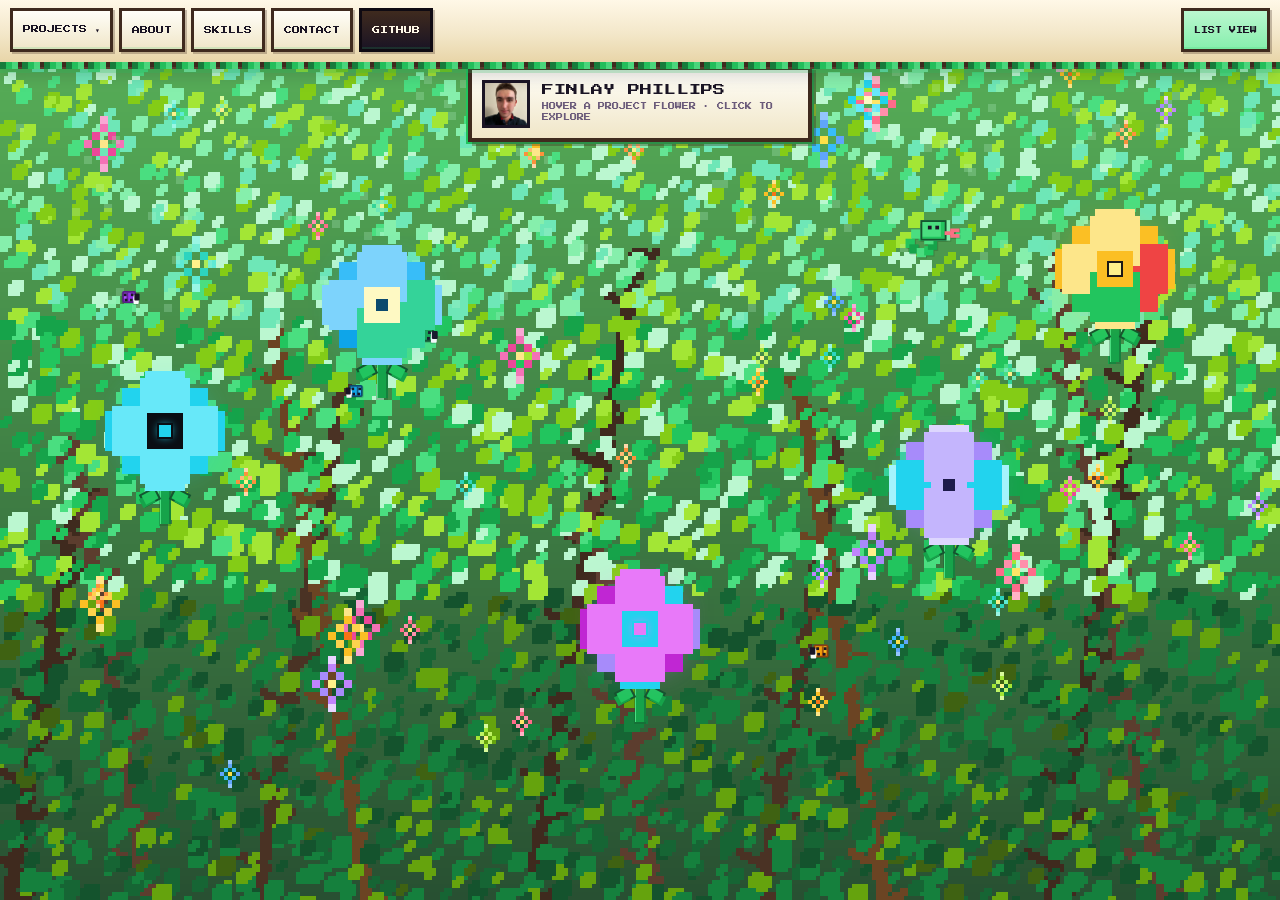
==== commit 95c568d6: "Remove bottom-right GitHub footer button." ====
--- a/index.html
+++ b/index.html
@@ -293,15 +293,6 @@
         </ul>
       </section>
 
-      <footer class="hud-foot">
-        <a
-          href="https://github.com/FiNdAlMkSkInDaL"
-          target="_blank"
-          rel="noopener noreferrer"
-          >GITHUB ↗</a
-        >
-      </footer>
-
       <!-- SEO / no-JS fallback -->
       <noscript>
         <div class="noscript">
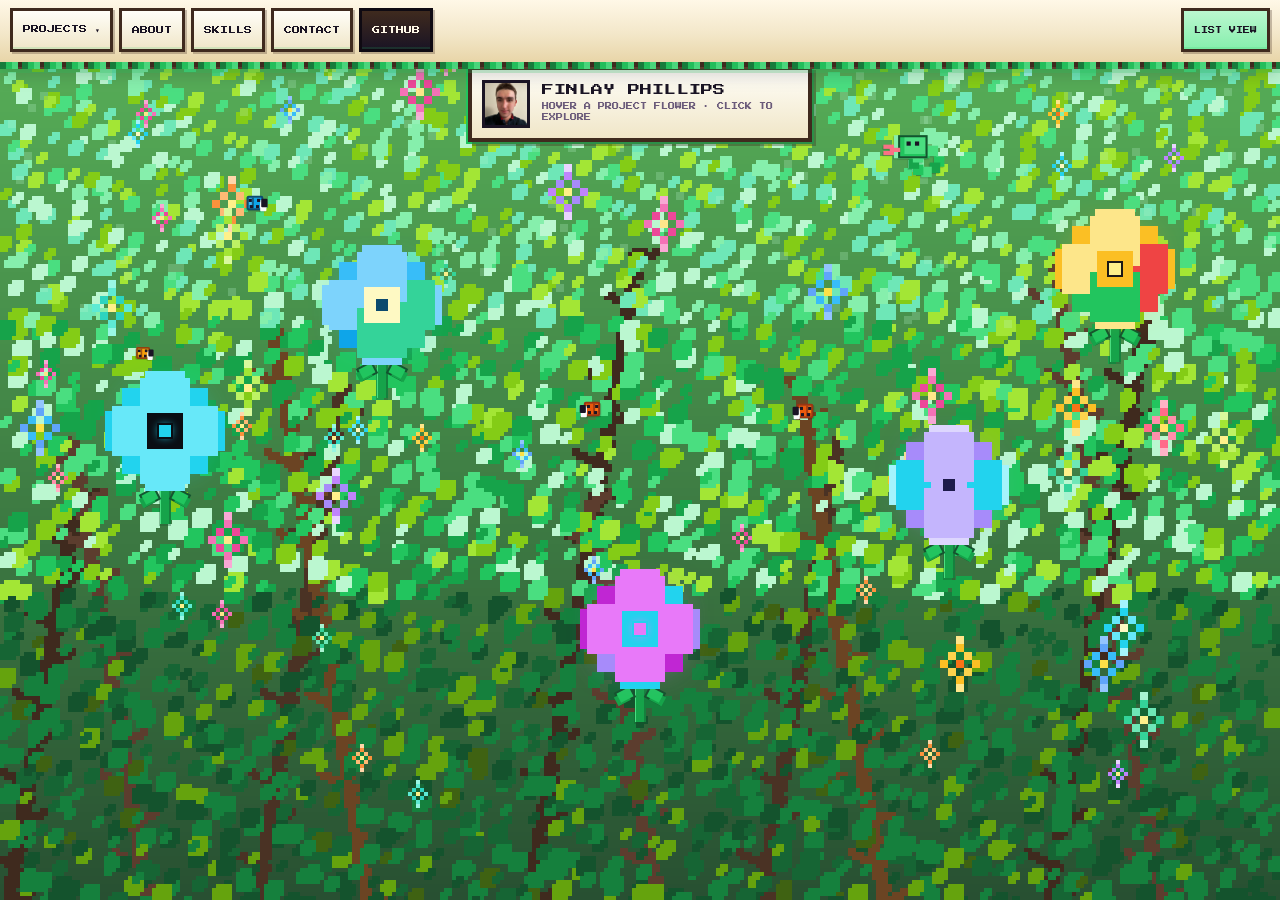
==== commit 00988544: "About: tweak AI systems line." ====
--- a/index.html
+++ b/index.html
@@ -326,8 +326,8 @@
             <p>
               On the data side that means live pipelines, Parquet lakes, walk-forward
               checks, and small tools that turn messy market feeds into something
-              you can measure. On the AI side: local context for agents, latent
-              routing demos, and eval-minded experiments rather than chat wrappers.
+              you can measure. On the AI side: local context for agents and latent
+              routing experiments. I want to push the boundaries of AI.
             </p>
             <p>
               Also still an undergrad. Open to feedback.
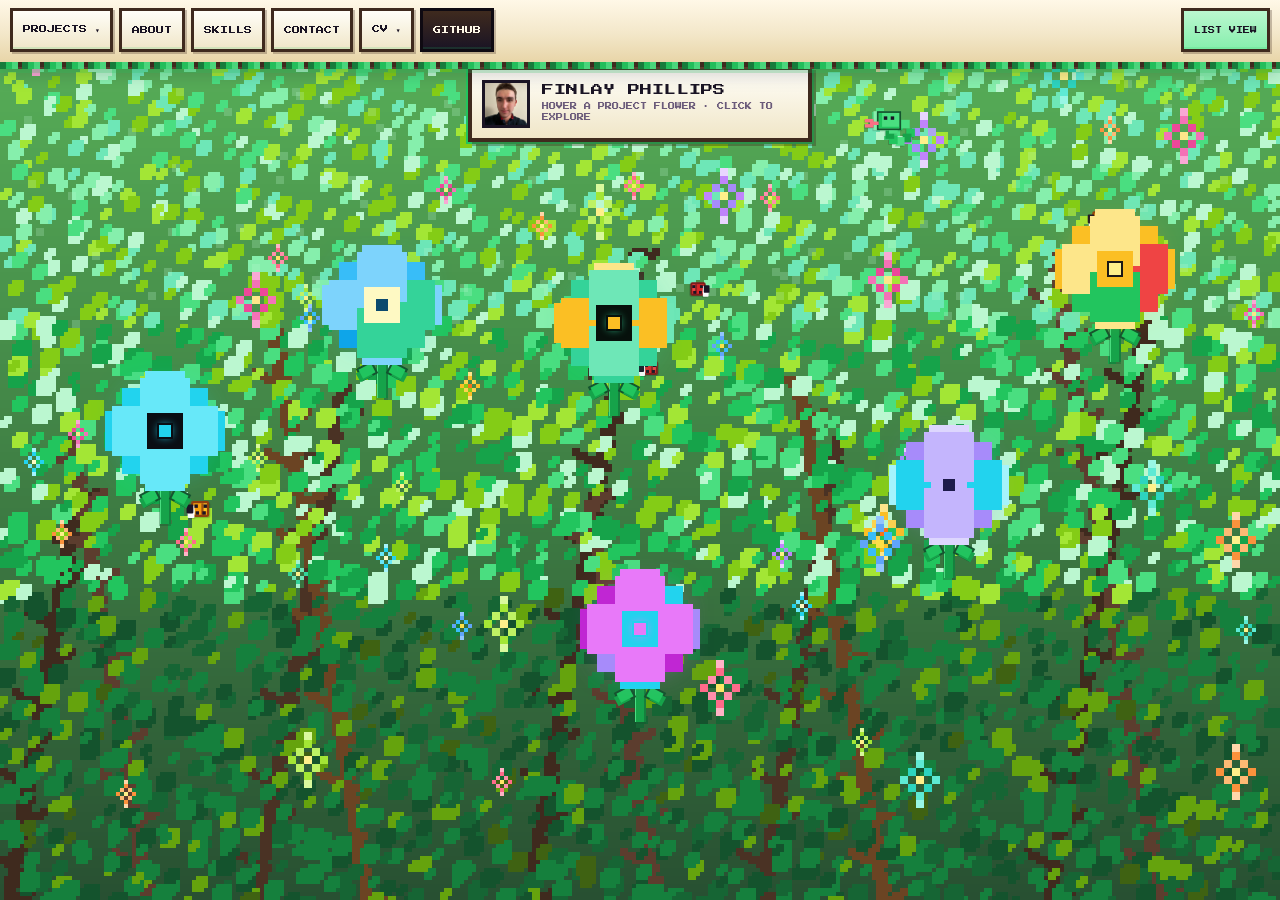
==== commit 7d9fdb14: "Add Toolbox flower, Russell MCP walkthrough, and phone-free track CVs. Co-authored-by: Cursor <curso" ====
--- a/index.html
+++ b/index.html
@@ -1,11 +1,11 @@
 <!DOCTYPE html>
-<html lang="en" data-build="garden-v4">
+<html lang="en" data-build="garden-v5-toolbox">
   <head>
     <meta charset="UTF-8" />
     <meta name="viewport" content="width=device-width, initial-scale=1" />
     <meta
       name="description"
-      content="Finlay Phillips — UCL EEE. Pixel garden portfolio: TickForge, VectorBot, Polymarket shadow stack, Macro Bias, Identity. Hover a project flower to explore."
+      content="Finlay Phillips — UCL EEE. Pixel garden portfolio: Toolbox Maths, TickForge, VectorBot, Polymarket shadow stack, Macro Bias, Identity. Hover a project flower to explore."
     />
     <meta name="theme-color" content="#14532d" />
     <meta property="og:title" content="Finlay Phillips · Pixel Garden" />
@@ -16,7 +16,7 @@
     <meta property="og:type" content="website" />
     <title>Finlay Phillips · Pixel Garden</title>
     <link rel="icon" href="./favicon.svg" type="image/svg+xml" />
-    <link rel="stylesheet" href="./styles.css?v=no-nav-brand-1" />
+    <link rel="stylesheet" href="./styles.css?v=toolbox-cv-1" />
     <link rel="preconnect" href="https://fonts.googleapis.com" />
     <link rel="preconnect" href="https://fonts.gstatic.com" crossorigin />
     <link
@@ -54,6 +54,7 @@
               PROJECTS ▾
             </button>
             <ul class="nav-menu" id="projectsMenu" hidden>
+              <li><button type="button" data-open="toolbox">Toolbox</button></li>
               <li><button type="button" data-open="tickforge">TickForge</button></li>
               <li><button type="button" data-open="polymarket">Polymarket</button></li>
               <li><button type="button" data-open="macro">Macro Bias</button></li>
@@ -64,6 +65,26 @@
           <button type="button" class="nav-btn" id="btnAbout" data-modal="about">ABOUT</button>
           <button type="button" class="nav-btn" id="btnSkills" data-modal="skills">SKILLS</button>
           <button type="button" class="nav-btn" id="btnContact" data-modal="contact">CONTACT</button>
+          <div class="nav-drop">
+            <button type="button" class="nav-btn" id="btnCvs" aria-expanded="false" aria-controls="cvsMenu">
+              CV ▾
+            </button>
+            <ul class="nav-menu nav-menu-cv" id="cvsMenu" hidden>
+              <li>
+                <a href="./cv/Finlay_Phillips_CV_Software_Data.pdf" target="_blank" rel="noopener noreferrer"
+                  >Software / Data</a
+                >
+              </li>
+              <li>
+                <a href="./cv/Finlay_Phillips_CV_ML.pdf" target="_blank" rel="noopener noreferrer"
+                  >Machine Learning</a
+                >
+              </li>
+              <li>
+                <a href="./cv/Finlay_Phillips_CV_EEE.pdf" target="_blank" rel="noopener noreferrer">EEE</a>
+              </li>
+            </ul>
+          </div>
           <a
             class="nav-btn nav-ext"
             href="https://github.com/FiNdAlMkSkInDaL"
@@ -106,6 +127,29 @@
       <!-- Project flowers (garden view) -->
       <nav class="boss-flowers" id="projects" aria-label="Project flowers">
         <a
+          class="boss b-toolbox theme-toolbox"
+          href="./demos/toolbox.html?v=1"
+          data-id="toolbox"
+          data-title="TOOLBOX"
+          data-desc="Russell coach, site-MCP, live product"
+          data-tags="TypeScript · agents · production"
+          style="--bob-delay: 0.2s"
+        >
+          <span class="name-tag" aria-hidden="true">
+            <strong>TOOLBOX</strong>
+            <em>Russell coach, site-MCP, live product</em>
+            <span class="tags">TypeScript · agents · production</span>
+          </span>
+          <span class="plant" aria-hidden="true">
+            <span class="stem"></span>
+            <span class="leaf leaf-l"></span>
+            <span class="leaf leaf-r"></span>
+            <span class="boss-bloom shape-gear"></span>
+          </span>
+          <span class="sr-only">Toolbox Maths — open project</span>
+        </a>
+
+        <a
           class="boss b-tick theme-tickforge"
           href="https://findalmkskindal.github.io/tickforge/explorer/"
           data-id="tickforge"
@@ -226,6 +270,19 @@
         <h2 class="list-heading">PROJECTS</h2>
         <ul class="project-list">
           <li>
+            <button type="button" class="list-card theme-toolbox" data-open="toolbox">
+              <span class="list-flower" aria-hidden="true">
+                <span class="list-stem"></span>
+                <span class="list-bloom shape-gear"></span>
+              </span>
+              <span class="list-body">
+                <strong>TOOLBOX</strong>
+                <em>Russell coach, site-MCP, live product</em>
+                <span class="tags">TypeScript · agents · production</span>
+              </span>
+            </button>
+          </li>
+          <li>
             <button type="button" class="list-card theme-tickforge" data-open="tickforge">
               <span class="list-flower" aria-hidden="true">
                 <span class="list-stem"></span>
@@ -299,11 +356,18 @@
           <h1>Finlay Phillips</h1>
           <p>UCL Electronic &amp; Electrical Engineering. Project demos:</p>
           <ul>
+            <li><a href="./demos/toolbox.html">Toolbox Maths</a></li>
             <li><a href="https://findalmkskindal.github.io/tickforge/explorer/">TickForge</a></li>
             <li><a href="./demos/polymarket.html">Polymarket</a></li>
             <li><a href="./demos/macro-bias.html">Macro Bias</a></li>
             <li><a href="./demos/identity.html">Identity</a></li>
             <li><a href="./demos/vectorbot.html">VectorBot</a></li>
+          </ul>
+          <p>CVs:</p>
+          <ul>
+            <li><a href="./cv/Finlay_Phillips_CV_Software_Data.pdf">Software / Data</a></li>
+            <li><a href="./cv/Finlay_Phillips_CV_ML.pdf">Machine Learning</a></li>
+            <li><a href="./cv/Finlay_Phillips_CV_EEE.pdf">EEE</a></li>
           </ul>
         </div>
       </noscript>
@@ -320,8 +384,8 @@
           <div class="about-copy">
             <p class="about-lead">Finlay Phillips</p>
             <p>
-              UCL Electronic &amp; Electrical Engineering student. I build software
-              around markets, data, and AI systems.
+              UCL Electronic &amp; Electrical Engineering student. I co-founded
+              Toolbox Maths, and I build software around markets, data, and AI systems.
             </p>
             <p>
               On the data side that means live pipelines, Parquet lakes, walk-forward
@@ -355,6 +419,7 @@
 
           <p class="skills-label">What I build with them</p>
           <ul class="skills-list">
+            <li>Production EdTech: agent coach, site-MCP, Stripe/Azure (TypeScript)</li>
             <li>Order books, matching, and small market-making sims (C++)</li>
             <li>Live data pipelines, shadow tests, VPS jobs (Python)</li>
             <li>Web apps with real auth / DB / crons (TypeScript)</li>
@@ -387,6 +452,22 @@
           </li>
           <li>
             <a href="mailto:finlayp32@gmail.com">Email · finlayp32@gmail.com</a>
+          </li>
+        </ul>
+        <p class="contact-blurb contact-cv-label">CVs by track:</p>
+        <ul class="contact-list">
+          <li>
+            <a href="./cv/Finlay_Phillips_CV_Software_Data.pdf" target="_blank" rel="noopener noreferrer"
+              >Software / Data PDF</a
+            >
+          </li>
+          <li>
+            <a href="./cv/Finlay_Phillips_CV_ML.pdf" target="_blank" rel="noopener noreferrer"
+              >Machine Learning PDF</a
+            >
+          </li>
+          <li>
+            <a href="./cv/Finlay_Phillips_CV_EEE.pdf" target="_blank" rel="noopener noreferrer">EEE PDF</a>
           </li>
         </ul>
       </div>
@@ -424,6 +505,6 @@
     </div>
 
     <link rel="stylesheet" href="./demos/intro-modal.css?v=2" />
-    <script src="./garden.js?v=garden-v9-routes"></script>
+    <script src="./garden.js?v=garden-v12-toolbox-cv"></script>
   </body>
 </html>
--- a/styles.css
+++ b/styles.css
@@ -569,7 +569,8 @@
   min-width: 168px;
 }
 
-.nav-menu button {
+.nav-menu button,
+.nav-menu a {
   width: 100%;
   text-align: left;
   font: inherit;
@@ -580,13 +581,27 @@
   background: transparent;
   cursor: var(--pixel-cursor);
   color: var(--ink);
+  text-decoration: none;
+  display: flex;
+  align-items: center;
+  box-sizing: border-box;
 }
 
 .nav-menu button:hover,
-.nav-menu button:focus-visible {
+.nav-menu button:focus-visible,
+.nav-menu a:hover,
+.nav-menu a:focus-visible {
   background: var(--moss);
   border-color: var(--leaf-deep);
   outline: none;
+}
+
+.nav-menu-cv {
+  min-width: 196px;
+}
+
+.contact-cv-label {
+  margin-top: 18px;
 }
 
 .view-toggle {
@@ -853,6 +868,16 @@
   --tag-fg: #c4b5fd;
   --tag-bd: #a78bfa;
 }
+.boss.theme-toolbox {
+  --p: #34d399;
+  --p2: #6ee7b7;
+  --p3: #fbbf24;
+  --c: #07110c;
+  --g: rgba(52, 211, 153, 0.9);
+  --tag-bg: #07110c;
+  --tag-fg: #6ee7b7;
+  --tag-bd: #fbbf24;
+}
 
 /* Spaced so blooms clear branches / each other */
 .b-tick {
@@ -879,9 +904,15 @@
   left: auto;
   top: 46%;
 }
+.b-toolbox {
+  left: 48%;
+  top: 28%;
+  margin-left: -75px;
+  z-index: 3;
+}
 
 /*
- * Shared bloom geometry (all five projects).
+ * Shared bloom geometry (project flowers).
  * Theme colours only — same petal ring, same stem, same scale.
  */
 .boss-bloom {
@@ -1048,6 +1079,29 @@
   background: #1e1b4b;
   box-shadow: 0 0 0 2px #c4b5fd;
 }
+.boss-bloom.shape-gear {
+  background: #07110c;
+  box-shadow:
+    0 -28px 0 7px var(--p2),
+    0 28px 0 7px var(--p2),
+    -28px 0 0 7px var(--p3),
+    28px 0 0 7px var(--p3),
+    -20px -20px 0 5px var(--p),
+    20px -20px 0 5px var(--p),
+    -20px 20px 0 5px var(--p),
+    20px 20px 0 5px var(--p),
+    0 -40px 0 2px #fde68a,
+    0 40px 0 2px #34d399,
+    -40px 0 0 2px #fbbf24,
+    40px 0 0 2px #6ee7b7,
+    0 0 0 4px #14532d,
+    0 0 0 7px #fbbf24,
+    0 0 36px 12px var(--g);
+}
+.boss-bloom.shape-gear::after {
+  background: #fbbf24;
+  box-shadow: 0 0 0 2px #07110c, 0 0 8px #34d399;
+}
 
 /* Rich tooltip */
 .name-tag {
@@ -1261,6 +1315,12 @@
   --c: #22d3ee;
   --g: rgba(232, 121, 249, 0.5);
 }
+.list-card.theme-toolbox {
+  --p: #34d399;
+  --p2: #6ee7b7;
+  --c: #07110c;
+  --g: rgba(52, 211, 153, 0.5);
+}
 
 .list-body strong {
   display: block;
@@ -1678,6 +1738,11 @@
   }
   .b-vector {
     top: 66%;
+  }
+  .b-toolbox {
+    left: 48%;
+    top: 18%;
+    margin-left: -64px;
   }
 }
 
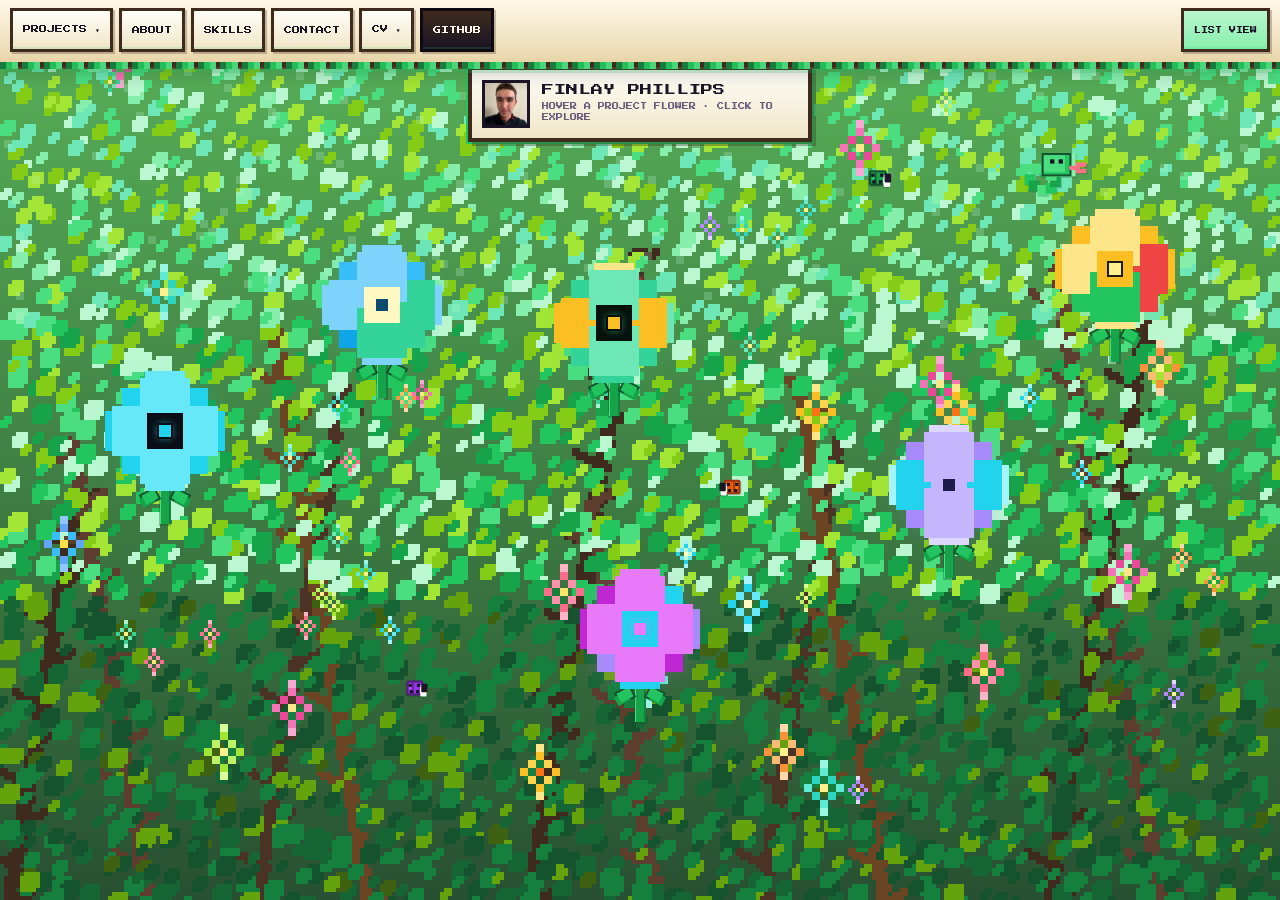
==== commit d788ed26: "Simplify the Toolbox demo to one Russell turn. Co-authored-by: Cursor <cursoragent@cursor.com>" ====
--- a/index.html
+++ b/index.html
@@ -128,7 +128,7 @@
       <nav class="boss-flowers" id="projects" aria-label="Project flowers">
         <a
           class="boss b-toolbox theme-toolbox"
-          href="./demos/toolbox.html?v=1"
+          href="./demos/toolbox.html?v=lean1"
           data-id="toolbox"
           data-title="TOOLBOX"
           data-desc="Russell coach, site-MCP, live product"
@@ -505,6 +505,6 @@
     </div>
 
     <link rel="stylesheet" href="./demos/intro-modal.css?v=2" />
-    <script src="./garden.js?v=garden-v12-toolbox-cv"></script>
+    <script src="./garden.js?v=garden-v13-lean-toolbox"></script>
   </body>
 </html>
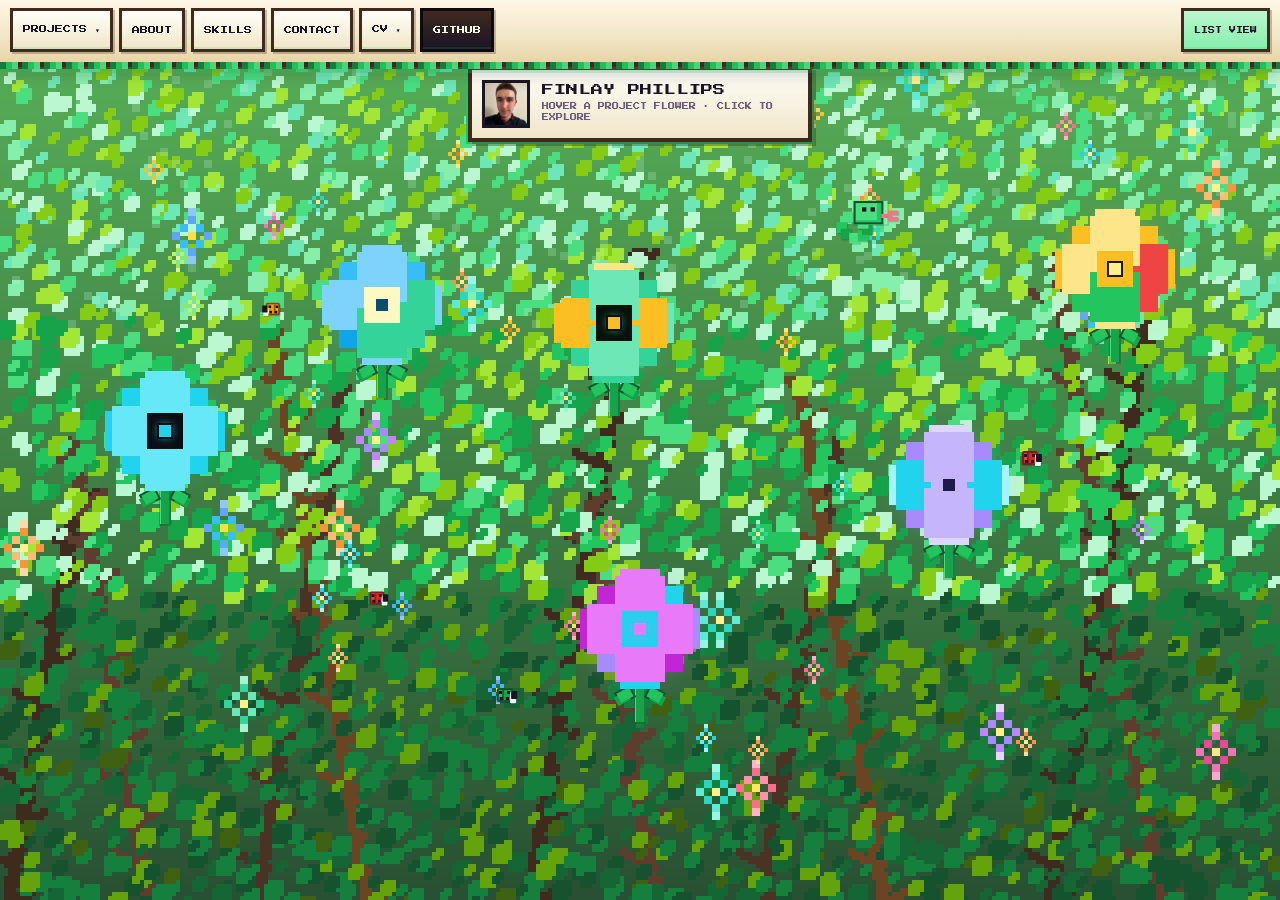
==== commit fba72559: "Fix the Toolbox tangent diagram and add more Russell asks. Co-authored-by: Cursor <cursoragent@curso" ====
--- a/index.html
+++ b/index.html
@@ -128,7 +128,7 @@
       <nav class="boss-flowers" id="projects" aria-label="Project flowers">
         <a
           class="boss b-toolbox theme-toolbox"
-          href="./demos/toolbox.html?v=lean1"
+          href="./demos/toolbox.html?v=lean2"
           data-id="toolbox"
           data-title="TOOLBOX"
           data-desc="Russell coach, site-MCP, live product"
@@ -505,6 +505,6 @@
     </div>
 
     <link rel="stylesheet" href="./demos/intro-modal.css?v=2" />
-    <script src="./garden.js?v=garden-v13-lean-toolbox"></script>
+    <script src="./garden.js?v=garden-v14-lean-toolbox"></script>
   </body>
 </html>
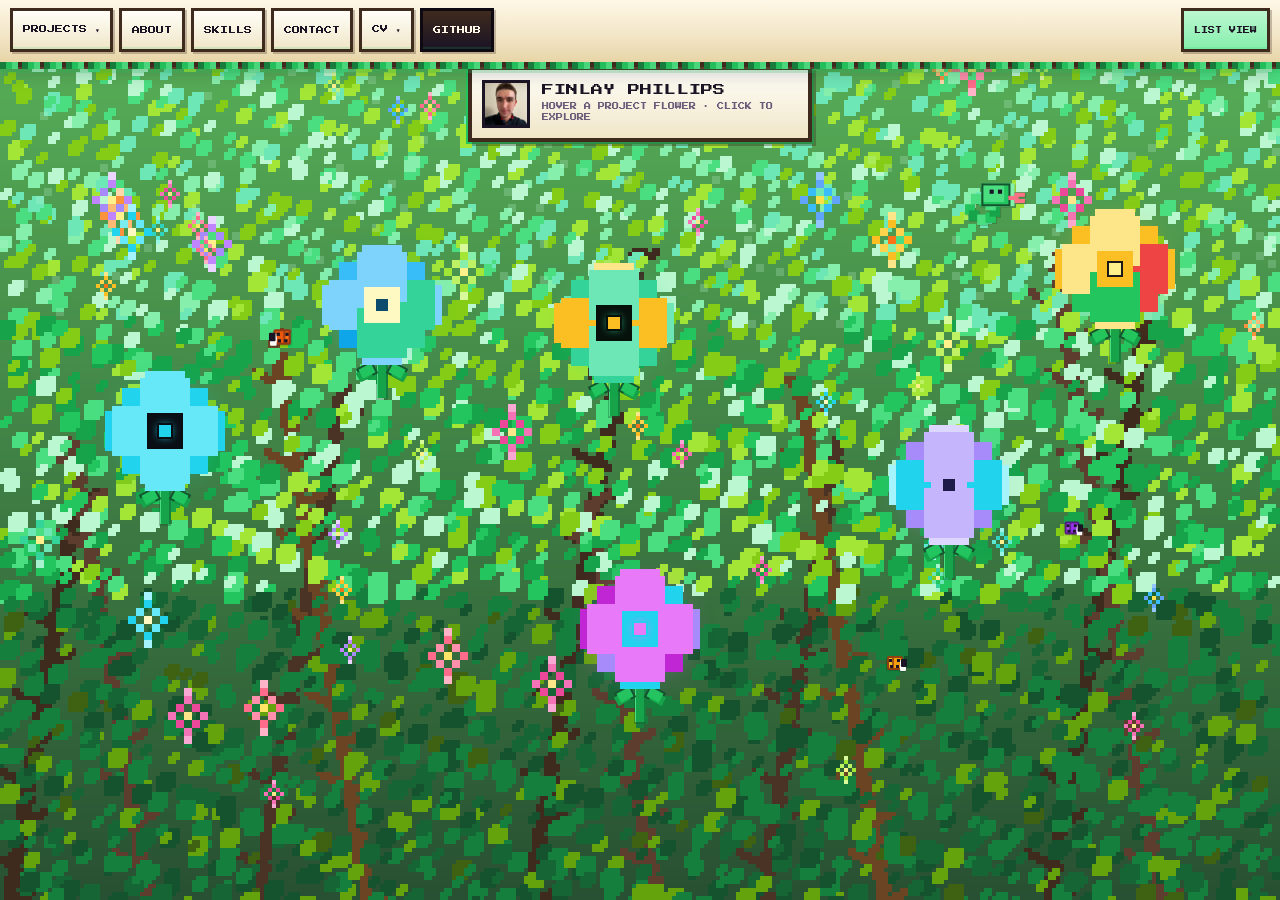
==== commit dad7a86f: "Move the whiteboard ask up under the tangent prompt. Co-authored-by: Cursor <cursoragent@cursor.com>" ====
--- a/index.html
+++ b/index.html
@@ -128,7 +128,7 @@
       <nav class="boss-flowers" id="projects" aria-label="Project flowers">
         <a
           class="boss b-toolbox theme-toolbox"
-          href="./demos/toolbox.html?v=lean2"
+          href="./demos/toolbox.html?v=lean3"
           data-id="toolbox"
           data-title="TOOLBOX"
           data-desc="Russell coach, site-MCP, live product"
@@ -505,6 +505,6 @@
     </div>
 
     <link rel="stylesheet" href="./demos/intro-modal.css?v=2" />
-    <script src="./garden.js?v=garden-v14-lean-toolbox"></script>
+    <script src="./garden.js?v=garden-v15-lean-toolbox"></script>
   </body>
 </html>
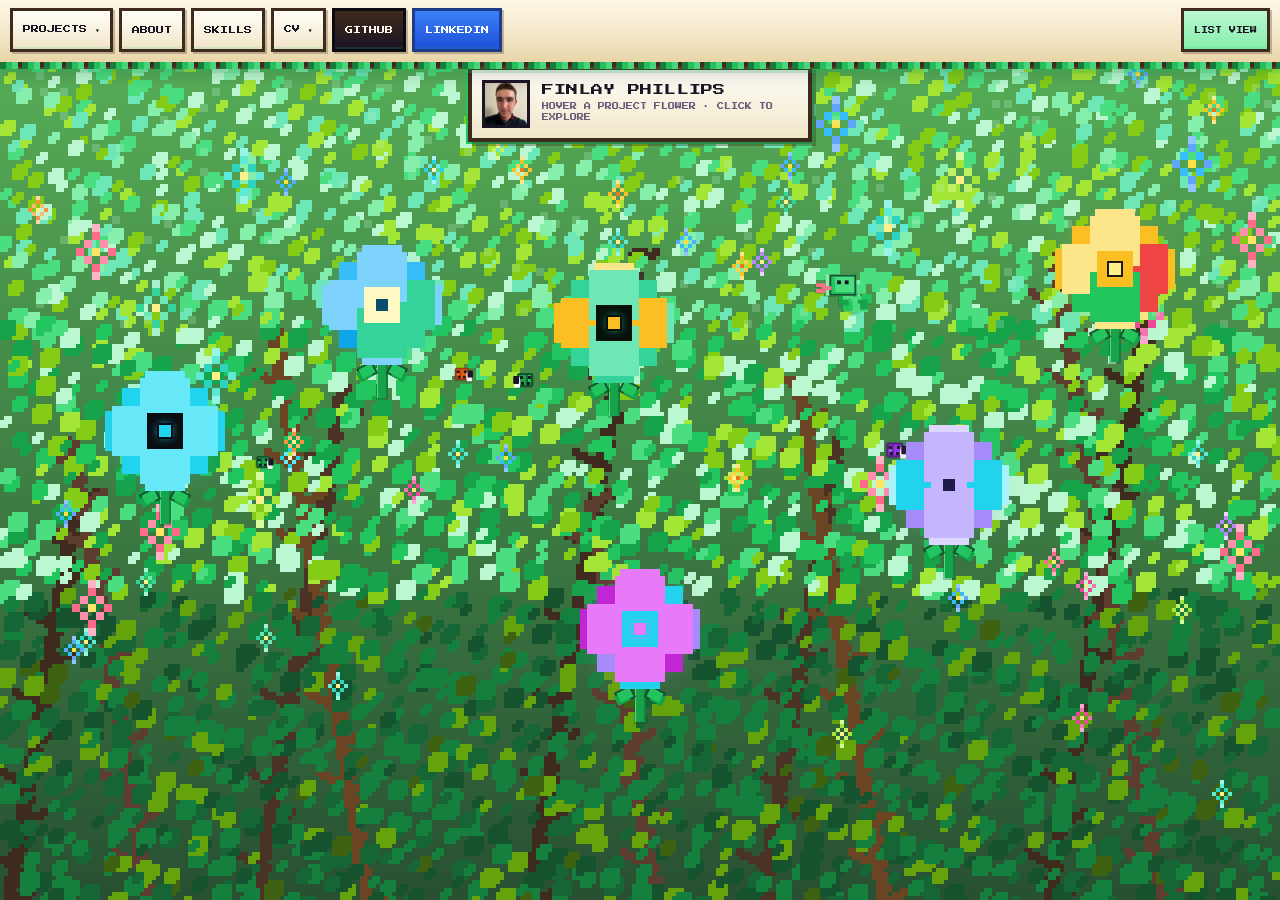
==== commit d6bed51d: "Put LinkedIn in the nav and drop the Contact modal. Co-authored-by: Cursor <cursoragent@cursor.com>" ====
--- a/index.html
+++ b/index.html
@@ -16,7 +16,7 @@
     <meta property="og:type" content="website" />
     <title>Finlay Phillips · Pixel Garden</title>
     <link rel="icon" href="./favicon.svg" type="image/svg+xml" />
-    <link rel="stylesheet" href="./styles.css?v=toolbox-cv-1" />
+    <link rel="stylesheet" href="./styles.css?v=linkedin-nav-1" />
     <link rel="preconnect" href="https://fonts.googleapis.com" />
     <link rel="preconnect" href="https://fonts.gstatic.com" crossorigin />
     <link
@@ -64,7 +64,6 @@
           </div>
           <button type="button" class="nav-btn" id="btnAbout" data-modal="about">ABOUT</button>
           <button type="button" class="nav-btn" id="btnSkills" data-modal="skills">SKILLS</button>
-          <button type="button" class="nav-btn" id="btnContact" data-modal="contact">CONTACT</button>
           <div class="nav-drop">
             <button type="button" class="nav-btn" id="btnCvs" aria-expanded="false" aria-controls="cvsMenu">
               CV ▾
@@ -92,6 +91,13 @@
             rel="noopener noreferrer"
             >GITHUB</a
           >
+          <a
+            class="nav-btn nav-linkedin"
+            href="https://www.linkedin.com/in/finlay-phillips-a75741287/"
+            target="_blank"
+            rel="noopener noreferrer"
+            >LINKEDIN</a
+          >
           <button
             type="button"
             class="nav-btn view-toggle"
@@ -363,6 +369,13 @@
             <li><a href="./demos/identity.html">Identity</a></li>
             <li><a href="./demos/vectorbot.html">VectorBot</a></li>
           </ul>
+          <p>
+            <a href="https://github.com/FiNdAlMkSkInDaL">GitHub</a>
+            ·
+            <a href="https://www.linkedin.com/in/finlay-phillips-a75741287/">LinkedIn</a>
+            ·
+            <a href="mailto:finlayp32@gmail.com">Email</a>
+          </p>
           <p>CVs:</p>
           <ul>
             <li><a href="./cv/Finlay_Phillips_CV_Software_Data.pdf">Software / Data</a></li>
@@ -396,6 +409,10 @@
             <p>
               Also still an undergrad. Open to feedback.
             </p>
+            <p>
+              Email:
+              <a href="mailto:finlayp32@gmail.com">finlayp32@gmail.com</a>
+            </p>
           </div>
         </div>
       </div>
@@ -431,45 +448,6 @@
             UCL EEE undergrad. Still learning. Happy to be told when I’m wrong.
           </p>
         </div>
-      </div>
-    </div>
-
-    <!-- Contact modal -->
-    <div class="modal" id="modalContact" role="dialog" aria-modal="true" aria-labelledby="contactTitle" hidden>
-      <div class="modal-backdrop" data-close></div>
-      <div class="modal-panel pixel-panel">
-        <button type="button" class="modal-x" data-close aria-label="Close">×</button>
-        <h2 id="contactTitle">CONTACT</h2>
-        <p class="contact-blurb">Best ways to reach me:</p>
-        <ul class="contact-list">
-          <li>
-            <a
-              href="https://www.linkedin.com/in/finlay-phillips-a75741287/"
-              target="_blank"
-              rel="noopener noreferrer"
-              >LinkedIn · Finlay Phillips</a
-            >
-          </li>
-          <li>
-            <a href="mailto:finlayp32@gmail.com">Email · finlayp32@gmail.com</a>
-          </li>
-        </ul>
-        <p class="contact-blurb contact-cv-label">CVs by track:</p>
-        <ul class="contact-list">
-          <li>
-            <a href="./cv/Finlay_Phillips_CV_Software_Data.pdf" target="_blank" rel="noopener noreferrer"
-              >Software / Data PDF</a
-            >
-          </li>
-          <li>
-            <a href="./cv/Finlay_Phillips_CV_ML.pdf" target="_blank" rel="noopener noreferrer"
-              >Machine Learning PDF</a
-            >
-          </li>
-          <li>
-            <a href="./cv/Finlay_Phillips_CV_EEE.pdf" target="_blank" rel="noopener noreferrer">EEE PDF</a>
-          </li>
-        </ul>
       </div>
     </div>
 
--- a/styles.css
+++ b/styles.css
@@ -549,6 +549,18 @@
   color: #fff;
 }
 
+.nav-linkedin {
+  background: linear-gradient(180deg, #3b82f6, #1d4ed8);
+  color: #fff;
+  border-color: #1e3a8a;
+}
+
+.nav-linkedin:hover,
+.nav-linkedin:focus-visible {
+  background: linear-gradient(180deg, #60a5fa, #2563eb);
+  color: #fff;
+}
+
 .nav-drop {
   position: relative;
 }
@@ -598,10 +610,6 @@
 
 .nav-menu-cv {
   min-width: 196px;
-}
-
-.contact-cv-label {
-  margin-top: 18px;
 }
 
 .view-toggle {
@@ -1487,6 +1495,19 @@
   font-weight: 400;
 }
 
+.about-copy a {
+  color: #1d4ed8;
+  text-decoration: underline;
+  text-underline-offset: 3px;
+}
+
+.about-copy a:hover,
+.about-copy a:focus-visible {
+  color: #1e40af;
+  outline: var(--focus-ring);
+  outline-offset: 2px;
+}
+
 .about-soft {
   color: #5c4a3a !important;
   font-size: 8px !important;
@@ -1556,43 +1577,6 @@
   background: linear-gradient(180deg, #dcfce7, #bbf7d0);
   border: 3px solid var(--wood-deep);
   box-shadow: 2px 2px 0 rgba(63, 42, 30, 0.22);
-}
-
-.contact-blurb {
-  font-family: "Press Start 2P", monospace;
-  font-size: 8px;
-  line-height: 1.8;
-  margin: 0 0 14px;
-  color: var(--ink);
-}
-
-.contact-list {
-  list-style: none;
-  margin: 0;
-  padding: 0;
-  display: flex;
-  flex-direction: column;
-  gap: 10px;
-}
-
-.contact-list a {
-  display: flex;
-  align-items: center;
-  min-height: 48px;
-  padding: 12px 14px;
-  font-size: 9px;
-  color: var(--ink);
-  text-decoration: none;
-  background: linear-gradient(180deg, #fffef8, #f0e6c8);
-  border: 3px solid var(--wood-deep);
-  box-shadow: 3px 3px 0 rgba(63, 42, 30, 0.22);
-  cursor: var(--pixel-cursor);
-}
-
-.contact-list a:hover,
-.contact-list a:focus-visible {
-  background: #e0f2fe;
-  outline: var(--focus-ring);
 }
 
 /* —— Project iframe shell —— */
